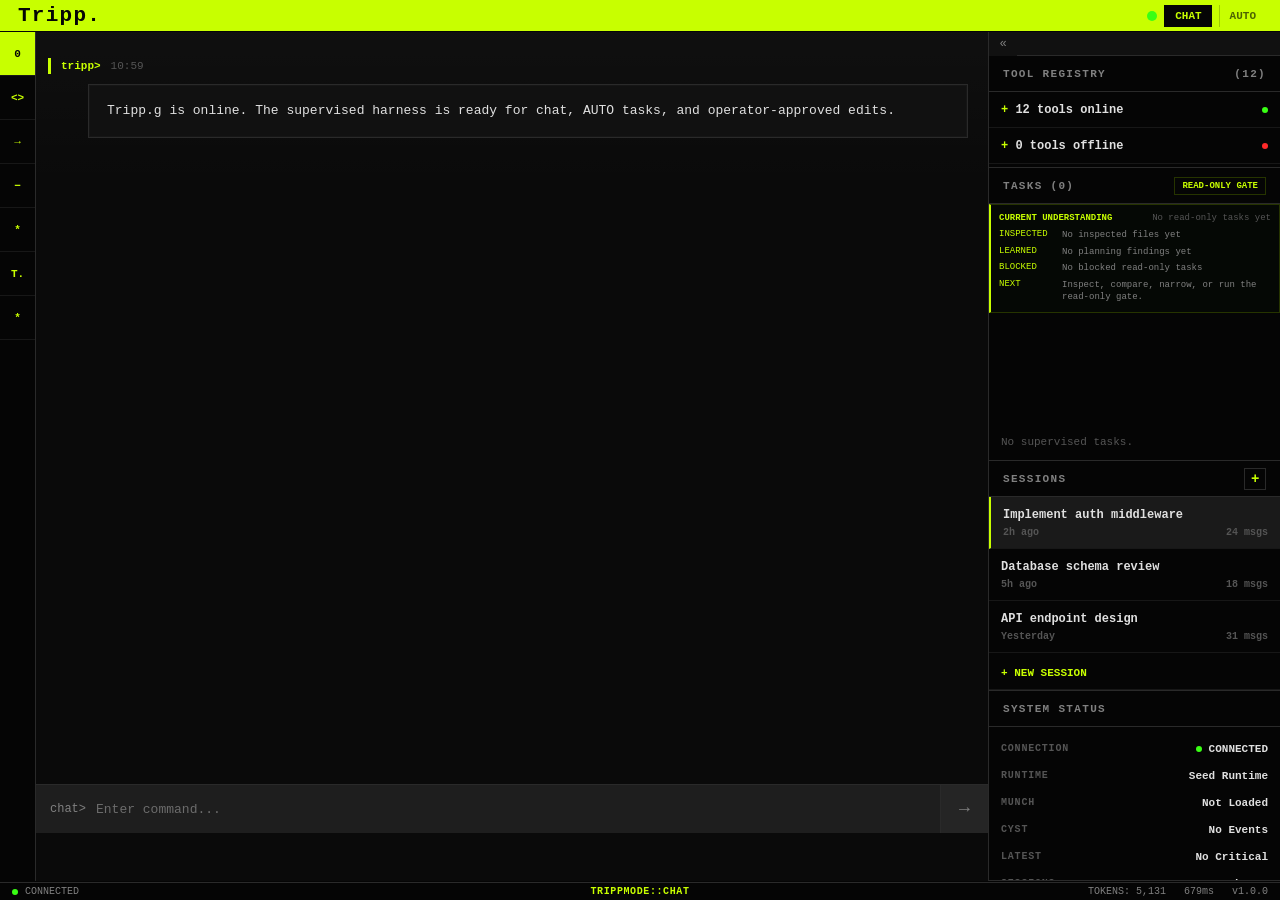
==== index.html @ 2c15b035 "Add read-only planning summary" ====
<!doctype html>
<html lang="en">
  <head>
    <meta charset="utf-8" />
    <meta name="viewport" content="width=device-width, initial-scale=1" />
    <title>Tripp Terminal Shell</title>
    <link rel="stylesheet" href="./styles.css" />
  </head>
  <body>
    <div class="terminal-app">
      <header class="topbar">
        <div class="brand">Tripp.</div>
        <div class="mode-switch" aria-label="Terminal mode">
          <span class="status-light"></span>
          <button class="mode active" type="button" data-mode="CHAT">CHAT</button>
          <button class="mode" type="button" data-mode="AUTO">AUTO</button>
        </div>
      </header>

      <div class="shell">
        <nav class="command-rail" aria-label="Command rail">
          <button class="active" type="button" data-rail="terminal" title="Terminal">0</button>
          <button type="button" data-rail="tools" title="Tool registry">&lt;&gt;</button>
          <button type="button" data-rail="send" title="Send focus">→</button>
          <button type="button" data-rail="sessions" title="Sessions">−</button>
          <button type="button" data-rail="swarm" title="Agent swarm">*</button>
          <button type="button" data-rail="tripp" title="Tripp core">T.</button>
          <button type="button" data-rail="settings" title="Settings">*</button>
        </nav>

        <main class="terminal-main">
          <section class="terminal-feed" aria-label="Conversation">
            <div id="messageRoot"></div>
            <button class="return-chat hidden" type="button" title="Return to current chat">RETURN TO CURRENT CHAT</button>
          </section>

          <div class="review-changes hidden" id="reviewChanges" role="status" aria-live="polite">
            <span id="reviewSummary">No changes</span>
            <button type="button" title="Open review workspace">Review changes</button>
          </div>

          <form class="terminal-input" id="terminalForm">
            <label for="command" id="inputPrompt">chat&gt;</label>
            <input id="command" type="text" placeholder="Enter command..." />
            <div class="input-telemetry" id="inputTelemetry" aria-label="Current model and context">
              <span id="inputModel">model: --</span>
              <button class="compact-context" type="button" title="Compact current chat context">CTX -- / --</button>
            </div>
            <button type="submit" title="Send command">→</button>
          </form>
        </main>

        <aside class="ops-panel">
          <div class="ops-tabs" aria-label="Ops panel views">
            <button class="collapse" type="button">«</button>
            <button class="ops-tab" type="button" data-ops-tab="tools">TOOLS</button>
            <button class="ops-tab active" type="button" data-ops-tab="workspace">WORKSPACE</button>
            <button class="ops-tab" type="button" data-ops-tab="status">STATUS</button>
          </div>

          <section class="panel-section tools">
            <h2>TOOL REGISTRY <span id="toolCount">(0)</span></h2>
            <ul id="toolRoot"></ul>
          </section>

          <section class="panel-section workspace-view">
            <h2>
              <span>WORKSPACE</span>
              <button class="workspace-refresh" type="button" title="Refresh workspace" aria-label="Refresh workspace">↻</button>
            </h2>
            <div class="workspace-shell">
              <div id="workspaceRoot"></div>
              <article id="filePreview" class="file-preview">
                <header>
                  <strong>No file selected</strong>
                  <span>readonly</span>
                </header>
                <pre>Select a workspace file to inspect it here.</pre>
              </article>
            </div>
          </section>

          <section class="panel-section tasks">
            <h2>
              <span>TASKS <span id="taskCount">(0)</span></span>
              <button class="run-trials" type="button" title="Run Read-Only Gate" aria-label="Run Read-Only Gate">READ-ONLY GATE</button>
            </h2>
            <div id="planningSummary" class="planning-summary"></div>
            <div id="taskRoot"></div>
          </section>

          <section class="panel-section sessions">
            <h2>
              <span>SESSIONS</span>
              <button class="new-session-icon" type="button" title="New chat" aria-label="New chat">+</button>
            </h2>
            <div id="sessionRoot"></div>
            <button class="new-session" type="button">+ NEW SESSION</button>
          </section>

          <section class="panel-section system">
            <h2>SYSTEM STATUS</h2>
            <dl id="statusRoot"></dl>
            <form class="settings-form" id="settingsForm">
              <header>
                <strong>COMPACT POLICY</strong>
                <span id="compactPolicyState">manual</span>
              </header>
              <label>
                <span>AUTO AT</span>
                <input id="autoCompactAt" type="number" min="8000" max="256000" step="1000" />
              </label>
              <label>
                <span>LIMIT</span>
                <input id="contextLimit" type="number" min="16000" max="512000" step="1000" />
              </label>
              <button type="submit">SAVE POLICY</button>
            </form>
            <div id="cystRoot" class="cyst-activity"></div>
          </section>
        </aside>
      </div>

      <footer class="statusbar">
        <span><i></i> <span id="footerConnection">CONNECTED</span></span>
        <strong id="footerMode">TRIPPMODE::CHAT</strong>
        <span id="footerMetrics">TOKENS: 5,131&nbsp;&nbsp; 679ms&nbsp;&nbsp; v1.0.0</span>
      </footer>
    </div>
    <script src="./script.js"></script>
  </body>
</html>
---- styles.css ----
:root {
  color-scheme: dark;
  --lime: #c8ff00;
  --green: #39ff14;
  --black: #050505;
  --base: #0a0a0a;
  --panel: #111111;
  --panel-hover: #1a1a1a;
  --surface: #1e1e1e;
  --line: #2a2a2a;
  --line-soft: #171717;
  --text: #e0e0e0;
  --muted: #808080;
  --dim: #555555;
  font-family: "JetBrains Mono", Consolas, "Courier New", monospace;
}

* {
  box-sizing: border-box;
  scrollbar-width: thin;
  scrollbar-color: #3a3a3a transparent;
}

*::-webkit-scrollbar {
  width: 9px;
  height: 9px;
}

*::-webkit-scrollbar-track {
  background: transparent;
}

*::-webkit-scrollbar-thumb {
  min-height: 40px;
  background: #3a3a3a;
  border: 2px solid var(--base);
}

*::-webkit-scrollbar-thumb:hover {
  background: #4a4a4a;
}

*::-webkit-scrollbar-corner {
  background: transparent;
}

html,
body {
  width: 100%;
  height: 100%;
  margin: 0;
  overflow: hidden;
  background: var(--base);
  color: var(--text);
}

button,
input {
  font: inherit;
}

button {
  border: 0;
  color: inherit;
}

.terminal-app {
  width: 100vw;
  height: 100vh;
  display: grid;
  grid-template-rows: 32px 1fr 18px;
  background:
    repeating-linear-gradient(0deg, rgba(255, 255, 255, 0.018) 0 1px, transparent 1px 3px),
    var(--base);
}

.topbar {
  display: flex;
  align-items: center;
  justify-content: space-between;
  background: var(--lime);
  color: var(--black);
  border-bottom: 1px solid var(--black);
}

.brand {
  padding-left: 18px;
  font-size: 21px;
  font-weight: 800;
  letter-spacing: 0.06em;
}

.mode-switch {
  display: flex;
  align-items: center;
  gap: 7px;
  padding-right: 14px;
}

.status-light {
  width: 10px;
  height: 10px;
  background: var(--green);
  border-radius: 50%;
}

.mode {
  height: 22px;
  padding: 0 10px;
  background: transparent;
  color: #4d6400;
  border-left: 1px solid rgba(0, 0, 0, 0.2);
  font-size: 11px;
  font-weight: 800;
}

.mode.active {
  background: var(--black);
  color: var(--lime);
}

.shell {
  min-height: 0;
  display: grid;
  grid-template-columns: 36px minmax(0, 1fr) 292px;
  border-bottom: 1px solid var(--black);
}

.terminal-app.ops-expanded .shell {
  grid-template-columns: 36px minmax(320px, 2fr) minmax(560px, 3fr);
}

.command-rail {
  min-height: 0;
  display: grid;
  grid-template-rows: repeat(7, 44px) 1fr;
  background: var(--black);
  border-right: 1px solid var(--line);
}

.command-rail button {
  height: 44px;
  background: transparent;
  color: var(--lime);
  border-bottom: 1px solid var(--line-soft);
  font-size: 11px;
  font-weight: 800;
}

.command-rail button:hover {
  background: #141414;
  box-shadow: inset 2px 0 0 var(--lime);
}

.command-rail button.active {
  background: var(--lime);
  color: var(--black);
}

.terminal-main {
  min-width: 0;
  min-height: 0;
  display: grid;
  grid-template-rows: minmax(0, 1fr) auto 48px;
  background:
    linear-gradient(180deg, rgba(255, 255, 255, 0.025), transparent 18%),
    var(--base);
}

.terminal-feed {
  position: relative;
  min-height: 0;
  overflow: auto;
  padding: 24px 18px 18px 12px;
}

.return-chat {
  position: sticky;
  left: 50%;
  bottom: 14px;
  transform: translateX(-50%);
  z-index: 5;
  display: block;
  width: max-content;
  margin: 0 auto;
  padding: 8px 12px;
  background: var(--lime);
  color: var(--black);
  border: 1px solid var(--black);
  box-shadow: 0 0 0 1px var(--line), 0 0 18px rgba(200, 255, 0, 0.18);
  font-size: 10px;
  font-weight: 900;
  letter-spacing: 0.06em;
}

.return-chat.hidden {
  display: none;
}

.review-changes {
  justify-self: center;
  display: flex;
  align-items: center;
  gap: 18px;
  max-width: min(720px, calc(100% - 44px));
  margin: 0 0 8px;
  padding: 9px 12px;
  background: #1d1d1d;
  color: var(--text);
  border: 1px solid var(--line);
  border-radius: 8px 8px 0 0;
  box-shadow: 0 -10px 28px rgba(0, 0, 0, 0.34);
  font-size: 12px;
  font-weight: 800;
}

.terminal-app.ops-expanded .review-changes,
.review-changes.hidden {
  display: none;
}

.review-changes span {
  color: var(--text);
}

.review-changes span strong {
  color: #34ff6a;
}

.review-changes span em {
  color: #ff6a6a;
  font-style: normal;
}

.review-changes button {
  padding: 0;
  background: transparent;
  color: var(--text);
  border-bottom: 1px solid var(--lime);
  font-size: 12px;
  font-weight: 900;
}

.review-changes button:hover {
  color: var(--lime);
}

.terminal-message {
  max-width: 920px;
  margin-bottom: 18px;
}

.empty-state {
  height: calc(100vh - 98px);
  display: flex;
  flex-direction: column;
  align-items: center;
  justify-content: center;
  color: var(--muted);
  text-align: center;
}

.empty-state div {
  margin-bottom: 14px;
  color: var(--line);
  font-size: 48px;
  font-weight: 800;
}

.empty-state strong {
  color: var(--lime);
  font-size: 18px;
}

.empty-state span,
.empty-state small {
  margin-top: 10px;
  color: var(--muted);
  font-size: 11px;
}

.empty-state i {
  width: 120px;
  height: 1px;
  margin: 18px 0 2px;
  display: block;
  background: var(--line);
}

.prompt-line {
  display: flex;
  align-items: center;
  gap: 10px;
  height: 20px;
  margin-bottom: 8px;
  color: var(--muted);
  font-size: 11px;
}

.rail-cursor {
  width: 3px;
  height: 16px;
  background: var(--lime);
}

.prompt-line strong {
  color: var(--lime);
  font-size: 11px;
}

.prompt-line time {
  color: var(--dim);
}

.terminal-message p {
  margin: 0 0 0 40px;
  width: min(920px, calc(100% - 40px));
  padding: 16px 18px;
  background: var(--panel);
  border: 1px solid var(--line);
  color: var(--text);
  font-size: 13px;
  line-height: 1.5;
  box-shadow: inset 0 0 0 1px rgba(255, 255, 255, 0.02);
}

.prompt-block {
  margin: 0 0 0 40px;
  width: min(920px, calc(100% - 40px));
  background: rgba(32, 32, 32, 0.78);
  border: 1px solid var(--line);
  border-left: 3px solid #9a9a9a;
  box-shadow: inset 0 0 0 1px rgba(255, 255, 255, 0.02);
}

.terminal-message p + .prompt-block,
.prompt-block + p {
  margin-top: 10px;
}

.prompt-block header {
  min-height: 32px;
  display: flex;
  align-items: center;
  justify-content: space-between;
  gap: 12px;
  padding: 0 10px 0 12px;
  background: var(--black);
  border-bottom: 1px solid var(--line);
}

.prompt-block header strong {
  display: inline-flex;
  align-items: center;
  gap: 7px;
  color: var(--lime);
  font-size: 10px;
  letter-spacing: 0.08em;
  text-transform: uppercase;
}

.prompt-block header strong span {
  padding: 2px 5px;
  background: #2a2a2a;
  border: 1px solid #555555;
  color: #d0d0d0;
}

.prompt-block header small {
  margin-left: auto;
  color: var(--muted);
  font-size: 9px;
  font-weight: 800;
  text-transform: uppercase;
}

.prompt-block button {
  height: 20px;
  padding: 0 8px;
  background: transparent;
  color: var(--lime);
  border: 1px solid #364700;
  font-size: 9px;
  font-weight: 900;
}

.prompt-block button:hover {
  background: var(--lime);
  color: var(--black);
}

.prompt-block dl {
  margin: 0;
  padding: 8px 12px;
  display: grid;
  grid-template-columns: repeat(2, minmax(0, 1fr));
  gap: 5px 12px;
  border-bottom: 1px solid var(--line-soft);
}

.prompt-block dl div {
  min-width: 0;
}

.prompt-block dt {
  color: var(--dim);
  font-size: 8px;
  font-weight: 900;
}

.prompt-block dd {
  margin: 2px 0 0;
  overflow-wrap: anywhere;
  color: var(--muted);
  font-size: 9px;
}

.prompt-block-warning {
  margin: 0;
  padding: 8px 12px;
  border-bottom: 1px solid #3d3000;
  color: var(--lime);
  background: #111000;
  font-size: 10px;
}

.prompt-block pre {
  margin: 0;
  max-height: 360px;
  overflow: auto;
  padding: 14px 16px;
  color: var(--text);
  font-size: 12px;
  line-height: 1.55;
  white-space: pre-wrap;
  word-break: break-word;
}

.terminal-message.user p {
  margin-left: auto;
  border-color: #3a3a3a;
  background: #161616;
}

.terminal-message.system p {
  color: var(--lime);
  border-color: #303d00;
  background: #0c0f00;
}

.tool-card {
  margin-left: 40px;
  width: min(520px, calc(100% - 40px));
  display: flex;
  align-items: center;
  justify-content: space-between;
  gap: 16px;
  padding: 12px 14px;
  background: #080808;
  border: 1px solid var(--line);
  border-left: 3px solid var(--lime);
  color: var(--muted);
  font-size: 12px;
}

.tool-card span {
  color: var(--lime);
  font-weight: 800;
}

.tool-card strong {
  color: var(--text);
  font-weight: 700;
}

.terminal-input {
  min-width: 0;
  display: grid;
  grid-template-columns: auto minmax(0, 1fr) 48px;
  align-items: center;
  background: var(--surface);
  border-top: 1px solid var(--line);
}

.terminal-app.ops-expanded .terminal-input {
  grid-template-columns: auto minmax(0, 1fr) minmax(210px, auto) 48px;
}

.terminal-input:focus-within {
  border-top-color: var(--lime);
  box-shadow: inset 0 1px 0 var(--lime);
}

.terminal-input.busy {
  border-top-color: #3a3a3a;
  opacity: 0.82;
}

.terminal-input label {
  padding-left: 14px;
  padding-right: 8px;
  color: var(--muted);
  font-size: 12px;
}

.terminal-input input {
  width: 100%;
  height: 48px;
  border: 0;
  outline: 0;
  background: transparent;
  color: var(--text);
  caret-color: var(--lime);
  font-size: 13px;
}

.terminal-input input::placeholder {
  color: #6c6c6c;
}

.input-telemetry {
  display: none;
  align-items: center;
  justify-content: flex-end;
  gap: 10px;
  min-width: 0;
  padding: 0 10px;
  color: var(--muted);
  border-left: 1px solid var(--line);
  font-size: 10px;
  font-weight: 800;
  letter-spacing: 0.04em;
  white-space: nowrap;
}

.terminal-app.ops-expanded .input-telemetry {
  display: flex;
}

.input-telemetry span {
  max-width: 145px;
  overflow: hidden;
  color: var(--text);
  text-overflow: ellipsis;
}

.input-telemetry .compact-context {
  width: auto;
  height: 28px;
  padding: 0 9px;
  background: var(--black);
  color: var(--lime);
  border: 1px solid var(--line);
  font-size: 10px;
  letter-spacing: 0.04em;
}

.input-telemetry .compact-context:hover {
  background: var(--lime);
  color: var(--black);
  border-color: var(--black);
}

.input-telemetry .compact-context.warn {
  background: rgba(200, 255, 0, 0.12);
  color: var(--lime);
  border-color: var(--lime);
  box-shadow: 0 0 12px rgba(200, 255, 0, 0.16);
}

.terminal-input > button[type="submit"] {
  width: 48px;
  height: 48px;
  background: #252525;
  color: var(--muted);
  border-left: 1px solid var(--line);
  font-size: 18px;
  font-weight: 800;
}

.terminal-input > button[type="submit"]:hover {
  background: var(--lime);
  color: var(--black);
}

.terminal-input.busy > button[type="submit"] {
  background: #1a1a1a;
  color: var(--dim);
  cursor: wait;
}

.settings-form {
  display: grid;
  gap: 10px;
  padding: 14px;
  border-top: 1px solid var(--line);
  border-bottom: 1px solid var(--line);
}

.settings-form header {
  display: flex;
  justify-content: space-between;
  gap: 12px;
  color: var(--muted);
  font-size: 10px;
  font-weight: 900;
  letter-spacing: 0.16em;
}

.settings-form header strong {
  color: var(--text);
}

.settings-form label {
  display: grid;
  grid-template-columns: 72px minmax(0, 1fr);
  align-items: center;
  gap: 10px;
  color: var(--muted);
  font-size: 10px;
  font-weight: 900;
  letter-spacing: 0.12em;
}

.settings-form input {
  width: 100%;
  min-width: 0;
  height: 28px;
  padding: 0 8px;
  background: var(--black);
  color: var(--text);
  border: 1px solid var(--line);
  outline: 0;
}

.settings-form input:focus {
  border-color: var(--lime);
}

.settings-form button {
  height: 30px;
  background: var(--black);
  color: var(--lime);
  border: 1px solid var(--line);
  font-size: 10px;
  font-weight: 900;
  letter-spacing: 0.1em;
}

.settings-form button:hover {
  background: var(--lime);
  color: var(--black);
}

.ops-panel {
  min-height: 0;
  display: grid;
  grid-template-rows: 24px 112px minmax(230px, 1fr) 230px 190px;
  background: var(--black);
  border-left: 1px solid var(--line);
}

.terminal-app[data-panel-focus="tools"] .ops-panel {
  grid-template-rows: 24px minmax(180px, 260px) minmax(110px, 0.65fr) 210px 190px;
}

.terminal-app[data-panel-focus="tasks"] .ops-panel {
  grid-template-rows: 24px 112px minmax(260px, 1fr) 230px 190px;
}

.terminal-app.ops-expanded .ops-panel {
  grid-template-rows: 28px minmax(0, 1fr) 220px 170px;
}

.terminal-app.ops-expanded[data-panel-focus="tools"] .ops-panel {
  grid-template-rows: 28px minmax(0, 1fr) 220px 170px;
}

.terminal-app.ops-expanded[data-panel-focus="tasks"] .ops-panel {
  grid-template-rows: 28px minmax(0, 1fr) 220px 170px;
}

.terminal-app.ops-expanded .tools,
.terminal-app.ops-expanded .workspace-view,
.terminal-app.ops-expanded .system {
  display: none;
  grid-row: 2;
}

.terminal-app.ops-expanded[data-ops-tab="tools"] .tools,
.terminal-app.ops-expanded[data-ops-tab="workspace"] .workspace-view,
.terminal-app.ops-expanded[data-ops-tab="status"] .system {
  display: grid;
}

.terminal-app.ops-expanded .tools {
  grid-template-rows: 36px minmax(0, 1fr);
}

.terminal-app.ops-expanded .tasks {
  grid-row: 3;
}

.terminal-app.ops-expanded .sessions {
  grid-row: 4;
}

.terminal-app.ops-expanded .system {
  grid-template-rows: 36px minmax(0, 1fr);
}

.ops-tabs {
  min-width: 0;
  display: grid;
  grid-template-columns: 28px repeat(3, minmax(0, 1fr));
  background: var(--panel);
  border-bottom: 1px solid var(--line);
}

.collapse,
.ops-tab {
  height: 24px;
  background: var(--panel);
  color: var(--muted);
  font-size: 12px;
}

.terminal-app.ops-expanded .collapse,
.terminal-app.ops-expanded .ops-tab {
  height: 28px;
}

.ops-tab {
  display: none;
  border-left: 1px solid var(--line-soft);
  font-size: 10px;
  font-weight: 800;
  letter-spacing: 0.12em;
}

.terminal-app.ops-expanded .ops-tab {
  display: block;
}

.ops-tab.active {
  color: var(--lime);
  box-shadow: inset 0 -2px 0 var(--lime);
}

.ops-tab:hover,
.collapse:hover {
  color: var(--lime);
  background: #151515;
}

.panel-section {
  min-height: 0;
  border-bottom: 1px solid var(--line);
  overflow: hidden;
}

.panel-section h2 {
  margin: 0;
  height: 36px;
  display: flex;
  align-items: center;
  justify-content: space-between;
  padding: 0 14px;
  border-bottom: 1px solid var(--line);
  color: var(--muted);
  font-size: 11px;
  font-weight: 800;
  letter-spacing: 0.12em;
}

.panel-section h2 span {
  margin-left: 0;
}

.panel-section h2 > span + span {
  margin-left: 6px;
  margin-right: auto;
}

.new-session-icon {
  width: 22px;
  height: 22px;
  display: grid;
  place-items: center;
  background: transparent;
  border: 1px solid var(--line);
  color: var(--lime);
  font-size: 14px;
  font-weight: 800;
  line-height: 1;
}

.new-session-icon:hover {
  background: var(--lime);
  border-color: var(--lime);
  color: var(--black);
}

.tools ul {
  height: calc(100% - 36px);
  margin: 0;
  padding: 0;
  list-style: none;
  overflow: auto;
}

.workspace-view {
  display: none;
  grid-template-rows: 36px minmax(0, 1fr);
}

.workspace-refresh {
  width: 22px;
  height: 22px;
  display: grid;
  place-items: center;
  background: transparent;
  border: 1px solid var(--line);
  color: var(--lime);
  font-size: 12px;
  font-weight: 800;
}

.workspace-refresh:hover {
  background: var(--lime);
  border-color: var(--lime);
  color: var(--black);
}

.workspace-shell {
  min-height: 0;
  display: grid;
  grid-template-columns: minmax(210px, 0.42fr) minmax(280px, 0.58fr);
}

#workspaceRoot,
.file-preview {
  min-width: 0;
  min-height: 0;
  overflow: auto;
}

#workspaceRoot {
  padding: 8px 0 12px;
  border-right: 1px solid var(--line);
}

.workspace-empty {
  padding: 14px;
  color: var(--dim);
  font-size: 11px;
}

.workspace-tree,
.workspace-tree ol {
  margin: 0;
  padding: 0;
  list-style: none;
}

.workspace-tree ol {
  margin-left: 12px;
}

.workspace-tree li {
  min-width: 0;
}

.workspace-dir > span,
.workspace-tree button {
  width: 100%;
  min-height: 26px;
  display: flex;
  align-items: center;
  justify-content: space-between;
  gap: 8px;
  padding: 0 10px;
  background: transparent;
  color: var(--text);
  border: 0;
  border-left: 2px solid transparent;
  text-align: left;
  font-size: 11px;
  font-weight: 700;
}

.workspace-dir > span {
  color: var(--lime);
  opacity: 0.86;
}

.workspace-tree button:hover,
.workspace-tree button.active {
  background: var(--panel-hover);
  border-left-color: var(--lime);
}

.workspace-tree button span {
  min-width: 0;
  overflow: hidden;
  white-space: nowrap;
  text-overflow: ellipsis;
}

.workspace-tree small {
  color: var(--dim);
  font-size: 9px;
  font-weight: 800;
}

.file-preview {
  display: grid;
  grid-template-rows: 34px minmax(0, 1fr);
  background: #070707;
}

.file-preview header {
  min-width: 0;
  display: flex;
  align-items: center;
  justify-content: space-between;
  gap: 12px;
  padding: 0 12px;
  border-bottom: 1px solid var(--line-soft);
}

.file-preview strong {
  min-width: 0;
  overflow: hidden;
  color: var(--text);
  font-size: 11px;
  white-space: nowrap;
  text-overflow: ellipsis;
}

.file-preview span {
  flex: 0 0 auto;
  color: var(--lime);
  font-size: 9px;
  font-weight: 800;
  text-transform: uppercase;
}

.file-preview pre {
  min-height: 0;
  margin: 0;
  overflow: auto;
  padding: 12px;
  color: var(--text);
  font-size: 11px;
  line-height: 1.5;
  white-space: pre-wrap;
  overflow-wrap: anywhere;
}

.tools li {
  border-bottom: 1px solid var(--line-soft);
  color: var(--text);
  font-size: 12px;
  font-weight: 700;
}

.tools li button {
  width: 100%;
  height: 35px;
  display: flex;
  align-items: center;
  justify-content: space-between;
  padding: 0 12px;
  background: transparent;
  text-align: left;
}

.tools li button:hover {
  background: var(--panel-hover);
}

.tools li span::first-letter {
  color: var(--lime);
}

.tools li p {
  display: none;
  margin: 0;
  padding: 0 12px 12px 24px;
  color: var(--muted);
  font-size: 11px;
  line-height: 1.4;
}

.tools li.expanded p {
  display: block;
}

.tools li.tool-group p {
  padding: 0 12px 10px;
  color: var(--dim);
  overflow-wrap: anywhere;
}

.tools i.offline {
  background: #ff2a2a;
}

.tasks {
  display: grid;
  grid-template-rows: 36px minmax(0, 1fr);
}

.tasks h2 {
  display: flex;
  align-items: center;
  justify-content: space-between;
  gap: 8px;
}

.run-trials {
  height: 18px;
  padding: 0 7px;
  background: #050505;
  border: 1px solid #263400;
  color: var(--lime);
  font-size: 9px;
  font-weight: 900;
  letter-spacing: 0;
}

.run-trials:hover {
  background: var(--lime);
  border-color: var(--lime);
  color: var(--black);
}

#taskRoot {
  min-height: 0;
  overflow: auto;
}

.planning-summary {
  margin-bottom: 8px;
}

.read-only-summary {
  padding: 8px;
  border: 1px solid #263400;
  border-left: 2px solid var(--lime);
  background: #050805;
}

.read-only-summary header {
  display: flex;
  justify-content: space-between;
  gap: 8px;
  margin-bottom: 6px;
}

.read-only-summary strong,
.read-only-summary dt {
  color: var(--lime);
  font-size: 9px;
  text-transform: uppercase;
}

.read-only-summary header span {
  color: var(--dim);
  font-size: 9px;
}

.read-only-summary dl {
  display: grid;
  gap: 4px;
  margin: 0;
}

.read-only-summary div {
  display: grid;
  grid-template-columns: 56px minmax(0, 1fr);
  gap: 7px;
}

.read-only-summary dd {
  min-width: 0;
  margin: 0;
  color: var(--muted);
  font-size: 9px;
  line-height: 1.4;
  overflow-wrap: anywhere;
}

.empty-tasks {
  padding: 12px;
  color: var(--dim);
  font-size: 11px;
}

.task {
  padding: 10px 12px;
  border-bottom: 1px solid var(--line-soft);
  background: transparent;
}

.task.pending {
  border-left: 2px solid var(--lime);
}

.task.inspection_ready {
  border-left: 2px solid #9bd300;
}

.task.inspected {
  border-left: 2px solid var(--green);
}

.task.completed {
  border-left: 2px solid var(--green);
}

.task.retrieval_ready {
  border-left: 2px solid var(--lime);
  background: #080c00;
}

.task.gated {
  border-left: 2px solid #888888;
  opacity: 0.84;
}

.task.patch_ready {
  border-left: 2px solid var(--green);
}

.task.apply_blocked {
  border-left: 2px solid #888888;
}

.task.applied {
  border-left: 2px solid var(--green);
  background: #061006;
}

.task.dismissed {
  border-left: 2px solid var(--dim);
  opacity: 0.72;
}

.task header {
  display: flex;
  gap: 10px;
  justify-content: space-between;
  cursor: pointer;
}

.task strong {
  min-width: 0;
  overflow: hidden;
  color: var(--text);
  font-size: 11px;
  white-space: nowrap;
  text-overflow: ellipsis;
}

.task header span {
  color: var(--lime);
  font-size: 9px;
  font-weight: 800;
  text-transform: uppercase;
}

.task p,
.task small {
  display: block;
  margin: 5px 0 0;
  color: var(--muted);
  font-size: 10px;
}

.task div {
  display: grid;
  grid-template-columns: 1fr 1fr;
  gap: 6px;
  margin-top: 8px;
}

.task-detail {
  margin-top: 8px;
  padding-top: 8px;
  border-top: 1px solid var(--line-soft);
}

.task-detail dl {
  margin: 0;
}

.task-detail div {
  display: grid;
  grid-template-columns: 48px minmax(0, 1fr);
  gap: 8px;
  margin: 0 0 5px;
}

.task-detail dt {
  color: var(--dim);
  font-size: 9px;
  font-weight: 800;
}

.task-detail dd {
  min-width: 0;
  margin: 0;
  overflow-wrap: anywhere;
  color: var(--muted);
  font-size: 10px;
}

.task-detail pre {
  max-height: 150px;
  margin: 8px 0 0;
  overflow: auto;
  padding: 8px;
  background: #050505;
  border: 1px solid var(--line);
  color: var(--text);
  font-size: 10px;
  line-height: 1.5;
  white-space: pre-wrap;
}

.task-trace {
  margin: 8px 0 0;
  padding: 0;
  list-style: none;
  border: 1px solid var(--line-soft);
}

.retrieval-detail {
  margin-top: 8px;
  padding: 8px;
  border: 1px solid #263400;
  background: #070a00;
}

.authority-strip {
  display: flex;
  align-items: center;
  justify-content: space-between;
  gap: 8px;
  margin: 7px 0;
  padding: 5px 7px;
  border: 1px solid var(--line);
  background: #050505;
  color: var(--muted);
  font-size: 9px;
  font-weight: 800;
  letter-spacing: 0;
  text-transform: uppercase;
}

.authority-strip.mock,
.authority-strip.passive {
  border-color: #343400;
  background: #0b0b02;
  color: var(--lime);
}

.authority-strip.authoritative {
  border-color: #1f5f1f;
  background: #061006;
}

.authority-strip b {
  color: var(--text);
  font-weight: 800;
}

.mock-note {
  color: #c9d870;
}

.trial-detail {
  margin-top: 8px;
  padding: 8px;
  border: 1px solid #263400;
  background: #050700;
}

.task-conclusion {
  display: grid;
  gap: 6px;
  margin-bottom: 8px;
  padding: 8px;
  border: 1px solid #263400;
  border-left: 2px solid var(--lime);
  background: #050805;
}

.task-conclusion.blocked {
  border-color: #5f1f1f;
  border-left-color: #ff3333;
  background: #0a0505;
}

.task-conclusion.planning {
  border-color: #45451a;
  border-left-color: #d8d86a;
  background: #0a0a03;
}

.task-conclusion header {
  display: flex;
  align-items: center;
  justify-content: space-between;
  gap: 8px;
}

.task-conclusion strong {
  color: var(--lime);
  font-size: 10px;
  text-transform: uppercase;
}

.task-conclusion header span {
  color: var(--lime);
  font-size: 9px;
  font-weight: 900;
  text-transform: uppercase;
}

.task-conclusion.blocked header span {
  color: #ff9999;
}

.task-conclusion.planning header span {
  color: #d8d86a;
}

.task-conclusion ul {
  display: grid;
  gap: 3px;
  margin: 0;
  padding-left: 14px;
}

.task-conclusion li,
.task-conclusion p {
  margin: 0;
  color: var(--muted);
  font-size: 9px;
  line-height: 1.4;
}

.task-conclusion p b {
  color: var(--text);
  text-transform: uppercase;
}

.adapter-detail {
  margin-top: 8px;
  padding: 8px;
  border: 1px solid #1d2d2d;
  background: #050909;
}

.adapter-detail.ok {
  border-left: 2px solid var(--lime);
}

.adapter-detail.blocked,
.adapter-detail.denied {
  border-left: 2px solid #ff3333;
}

.evidence-gate {
  margin-top: 8px;
  padding: 8px;
  border: 1px solid var(--line);
  background: #080808;
}

.trace-map-detail {
  margin-top: 8px;
  padding: 8px;
  border: 1px solid #1d2d2d;
  background: #050909;
}

.evidence-gate.ready {
  border-color: #1f5f1f;
  background: #061006;
}

.evidence-gate.blocked {
  border-color: #343400;
  background: #0b0b02;
}

.evidence-gate header,
.trial-detail header,
.adapter-detail header {
  display: flex;
  align-items: center;
  justify-content: space-between;
  gap: 8px;
  margin-bottom: 6px;
}

.trace-map-detail header {
  display: flex;
  align-items: center;
  justify-content: space-between;
  gap: 8px;
  margin-bottom: 6px;
}

.evidence-gate header strong,
.trace-map-detail header strong,
.trial-detail header strong,
.adapter-detail header strong,
.retrieval-detail strong {
  display: block;
  color: var(--lime);
  font-size: 10px;
  text-transform: uppercase;
}

.evidence-gate header span,
.trial-detail header span,
.adapter-detail header span {
  color: var(--lime);
  font-size: 9px;
  font-weight: 800;
  text-transform: uppercase;
}

.trace-map-detail header span {
  color: var(--lime);
  font-size: 9px;
  font-weight: 800;
  text-transform: uppercase;
}

.trace-map-detail dl {
  margin: 6px 0 0;
}

.adapter-detail dl {
  margin: 6px 0 0;
}

.trace-map-detail div {
  grid-template-columns: 38px minmax(0, 1fr);
}

.adapter-detail div {
  grid-template-columns: 42px minmax(0, 1fr);
}

.trace-map-detail dt {
  color: var(--dim);
}

.adapter-detail dt {
  color: var(--dim);
}

.trace-map-detail dd {
  color: var(--muted);
}

.adapter-detail dd {
  color: var(--muted);
}

.adapter-detail p {
  margin: 6px 0 0;
  color: var(--muted);
  font-size: 10px;
  line-height: 1.45;
}

.gate-grid {
  display: grid !important;
  grid-template-columns: 1fr;
  gap: 6px;
  margin-top: 8px !important;
}

.trial-list {
  display: grid !important;
  grid-template-columns: 1fr;
  gap: 6px;
  margin: 0 !important;
}

.go-no-go {
  display: grid;
  gap: 3px;
  margin: 0 0 7px;
  padding: 7px;
  background: #050805;
  border: 1px solid #1f5f1f;
  border-left: 2px solid var(--lime);
}

.go-no-go.no_go {
  background: #0a0505;
  border-color: #5f1f1f;
  border-left-color: #ff3333;
}

.go-no-go b {
  color: var(--lime);
  font-size: 10px;
}

.go-no-go.no_go b {
  color: #ff7777;
}

.go-no-go span,
.go-no-go small {
  color: var(--muted);
  font-size: 9px;
  line-height: 1.35;
}

.go-no-go small + small {
  color: var(--dim);
}

.gate-blockers {
  display: grid;
  gap: 3px;
  margin-top: 4px;
}

.gate-blockers strong {
  color: #ff9999;
  font-size: 9px;
  text-transform: uppercase;
}

.gate-blockers span {
  color: var(--muted);
  font-size: 9px;
  line-height: 1.35;
}

.trial-list article {
  padding: 7px;
  background: #080808;
  border: 1px solid var(--line-soft);
}

.trial-list article.pass {
  border-left: 2px solid var(--lime);
}

.trial-list article.fail {
  border-left: 2px solid #ff3333;
}

.trial-list b {
  display: block;
  color: var(--text);
  font-size: 10px;
}

.trial-list small,
.trial-list p {
  margin: 4px 0 0;
  color: var(--muted);
  font-size: 9px;
  line-height: 1.45;
}

.trial-list dl {
  margin: 6px 0 0;
}

.gate-column {
  display: grid;
  grid-template-columns: 44px minmax(0, 1fr);
  gap: 4px 7px;
  margin: 0;
  padding: 7px;
  background: #070707;
  border: 1px solid var(--line-soft);
}

.gate-column strong {
  grid-row: 1 / span 20;
  color: var(--lime);
  font-size: 9px;
  font-weight: 900;
}

.gate-column span {
  min-width: 0;
  width: max-content;
  max-width: 100%;
  padding: 2px 5px;
  overflow-wrap: anywhere;
  background: #111111;
  border: 1px solid var(--line);
  color: var(--muted);
  font-size: 9px;
  line-height: 1.35;
}

.gate-column.ok span {
  border-color: #1f5f1f;
  color: #b7ff9f;
}

.gate-column.miss span {
  border-color: #3d3000;
  color: var(--lime);
}

.gate-column.next span {
  color: var(--text);
}

.trace-map-badges {
  display: flex !important;
  grid-template-columns: none !important;
  flex-wrap: wrap;
  gap: 6px;
  margin: 0 0 8px !important;
}

.trace-map-badges b {
  min-width: 0;
  padding: 3px 6px;
  background: #0d0d0d;
  border: 1px solid #243000;
  color: var(--lime);
  font-size: 9px;
  font-weight: 900;
  text-transform: uppercase;
}

.trace-owner-list,
.trace-list {
  display: block !important;
  margin: 8px 0 0 !important;
  padding-top: 7px;
  border-top: 1px solid var(--line-soft);
}

.trace-owner-list > strong,
.trace-list > strong {
  display: block;
  margin-bottom: 6px;
  color: var(--lime);
  font-size: 9px;
  letter-spacing: 0.06em;
  text-transform: uppercase;
}

.trace-owner-list article {
  display: grid;
  grid-template-columns: minmax(0, 1fr) auto;
  gap: 3px 8px;
  margin: 0 0 7px;
  padding: 7px;
  background: #070707;
  border: 1px solid var(--line-soft);
}

.trace-owner-list article span {
  min-width: 0;
  overflow-wrap: anywhere;
  color: var(--text);
  font-size: 10px;
  font-weight: 800;
}

.trace-owner-list article small {
  margin: 0;
  color: var(--lime);
  font-size: 9px;
  font-weight: 900;
  text-transform: uppercase;
}

.trace-owner-list article em,
.trace-owner-list article i {
  grid-column: 1 / -1;
  color: var(--muted);
  font-size: 9px;
  font-style: normal;
  line-height: 1.4;
}

.trace-owner-list article i {
  color: var(--dim);
}

.trace-list p {
  margin: 0;
  color: var(--muted);
  font-size: 10px;
  line-height: 1.45;
  overflow-wrap: anywhere;
}

.retrieval-detail p,
.retrieval-detail small,
.evidence-gate p {
  margin: 5px 0 0;
}

.task-trace li {
  display: grid;
  grid-template-columns: minmax(0, 1fr) auto;
  gap: 4px 8px;
  padding: 7px 8px;
  border-bottom: 1px solid var(--line-soft);
}

.task-trace li:last-child {
  border-bottom: 0;
}

.task-trace strong {
  color: var(--lime);
  font-size: 10px;
}

.task-trace span {
  color: var(--muted);
  font-size: 9px;
  font-weight: 800;
  text-transform: uppercase;
}

.task-trace small {
  grid-column: 1 / -1;
  margin: 0;
}

.task button {
  height: 24px;
  background: #111111;
  border: 1px solid var(--line);
  color: var(--text);
  font-size: 10px;
  font-weight: 800;
}

.task button:hover {
  background: var(--lime);
  border-color: var(--lime);
  color: var(--black);
}

.tools i,
.system dd i,
.statusbar i {
  width: 6px;
  height: 6px;
  display: inline-block;
  background: var(--green);
  border-radius: 50%;
}

.sessions {
  display: grid;
  grid-template-rows: 36px minmax(0, 1fr) auto;
  overflow: hidden;
}

#sessionRoot {
  min-height: 0;
  overflow: auto;
}

.session,
.new-session {
  width: 100%;
  min-height: 52px;
  display: block;
  padding: 9px 12px;
  background: transparent;
  border-bottom: 1px solid var(--line-soft);
  text-align: left;
}

.session:hover {
  background: var(--panel-hover);
}

.session.active {
  background: var(--panel-hover);
  border-left: 2px solid var(--lime);
}

.session strong {
  display: block;
  overflow: hidden;
  color: var(--text);
  font-size: 12px;
  white-space: nowrap;
  text-overflow: ellipsis;
}

.session span {
  display: flex;
  justify-content: space-between;
  margin-top: 5px;
  color: var(--dim);
  font-size: 10px;
  font-style: normal;
}

.session em,
.session b {
  font-style: normal;
  font-weight: 600;
}

.new-session {
  min-height: 34px;
  color: var(--lime);
  font-size: 11px;
  font-weight: 800;
}

.system dl {
  min-height: 0;
  margin: 0;
  padding: 8px 12px;
  overflow: auto;
}

.system div {
  min-height: 27px;
  display: flex;
  align-items: center;
  justify-content: space-between;
}

.system dt {
  color: var(--dim);
  font-size: 10px;
  font-weight: 800;
  letter-spacing: 0.08em;
}

.system dd {
  margin: 0;
  display: flex;
  align-items: center;
  gap: 7px;
  color: var(--text);
  font-size: 11px;
  font-weight: 700;
}

.system .badge {
  padding: 2px 6px;
  background: var(--lime);
  color: var(--black);
}

.cyst-activity {
  min-height: 0;
  border-top: 1px solid var(--line);
}

.cyst-activity section {
  padding: 9px 12px 12px;
}

.cyst-activity header {
  display: flex;
  align-items: center;
  justify-content: space-between;
  gap: 8px;
  margin-bottom: 7px;
}

.cyst-activity header strong {
  color: var(--dim);
  font-size: 10px;
  font-weight: 900;
  letter-spacing: 0.12em;
}

.cyst-activity header span,
.cyst-activity p {
  margin: 0;
  color: var(--muted);
  font-size: 10px;
}

.cyst-activity ol {
  display: grid;
  grid-template-columns: 1fr;
  gap: 5px;
  margin: 0;
  padding: 0;
  list-style: none;
}

.cyst-activity li {
  display: grid;
  grid-template-columns: 18px minmax(0, 1fr);
  gap: 7px;
  margin-top: 2px;
  padding: 7px;
  background: #050505;
  border: 1px solid var(--line-soft);
  border-left: 2px solid var(--line);
}

.cyst-activity li.group-start {
  margin-top: 7px;
  border-bottom-color: #202800;
}

.cyst-activity li.group-middle,
.cyst-activity li.group-end {
  margin-top: -2px;
  border-top-color: #202800;
}

.cyst-activity li.group-middle {
  border-bottom-color: #202800;
}

.cyst-activity li.group-single {
  margin-top: 7px;
}

.cyst-activity li:first-child {
  margin-top: 0;
}

.cyst-activity li.ok {
  border-left-color: var(--lime);
}

.cyst-activity li.blocked,
.cyst-activity li.warn {
  border-left-color: #c8ff00;
}

.cyst-activity li.denied,
.cyst-activity li.error {
  border-left-color: #ff3333;
}

.cyst-activity li > span {
  color: var(--lime);
  font-size: 10px;
  font-weight: 900;
}

.cyst-activity li.denied > span,
.cyst-activity li.error > span {
  color: #ff3333;
}

.cyst-activity li div {
  min-width: 0;
}

.cyst-activity li strong,
.cyst-activity li small,
.cyst-activity li em {
  display: block;
  min-width: 0;
  overflow-wrap: anywhere;
}

.cyst-activity li strong {
  color: var(--text);
  font-size: 10px;
}

.cyst-activity li small,
.cyst-activity li em {
  margin-top: 2px;
  color: var(--muted);
  font-size: 9px;
  font-style: normal;
}

.cyst-evidence-meta {
  margin: 4px 0 0;
  padding: 4px 5px;
  border: 1px solid #343400;
  background: #070a00;
}

.cyst-evidence-meta b,
.cyst-evidence-meta span,
.cyst-evidence-meta i {
  display: block;
}

.cyst-evidence-meta b {
  color: var(--lime);
  font-size: 8px;
}

.cyst-evidence-meta span {
  margin-top: 2px;
  color: #c9d870;
  font-size: 9px;
}

.cyst-evidence-meta i {
  margin-top: 2px;
  color: var(--dim);
  font-size: 8px;
  font-style: normal;
}

.statusbar {
  display: grid;
  grid-template-columns: 1fr auto 1fr;
  align-items: center;
  padding: 0 12px;
  background: var(--black);
  border-top: 1px solid var(--line);
  color: var(--muted);
  font-size: 10px;
}

.statusbar span {
  display: flex;
  align-items: center;
  gap: 7px;
}

.statusbar span:last-child {
  justify-content: flex-end;
}

.statusbar strong {
  color: var(--lime);
  font-weight: 800;
  letter-spacing: 0.06em;
}

@media (max-width: 1050px) {
  .shell {
    grid-template-columns: 36px minmax(0, 1fr);
  }

  .ops-panel {
    display: none;
  }

  .terminal-message p {
    width: min(920px, calc(100vw - 110px));
  }

  .tool-card {
    width: min(520px, calc(100vw - 110px));
  }
}
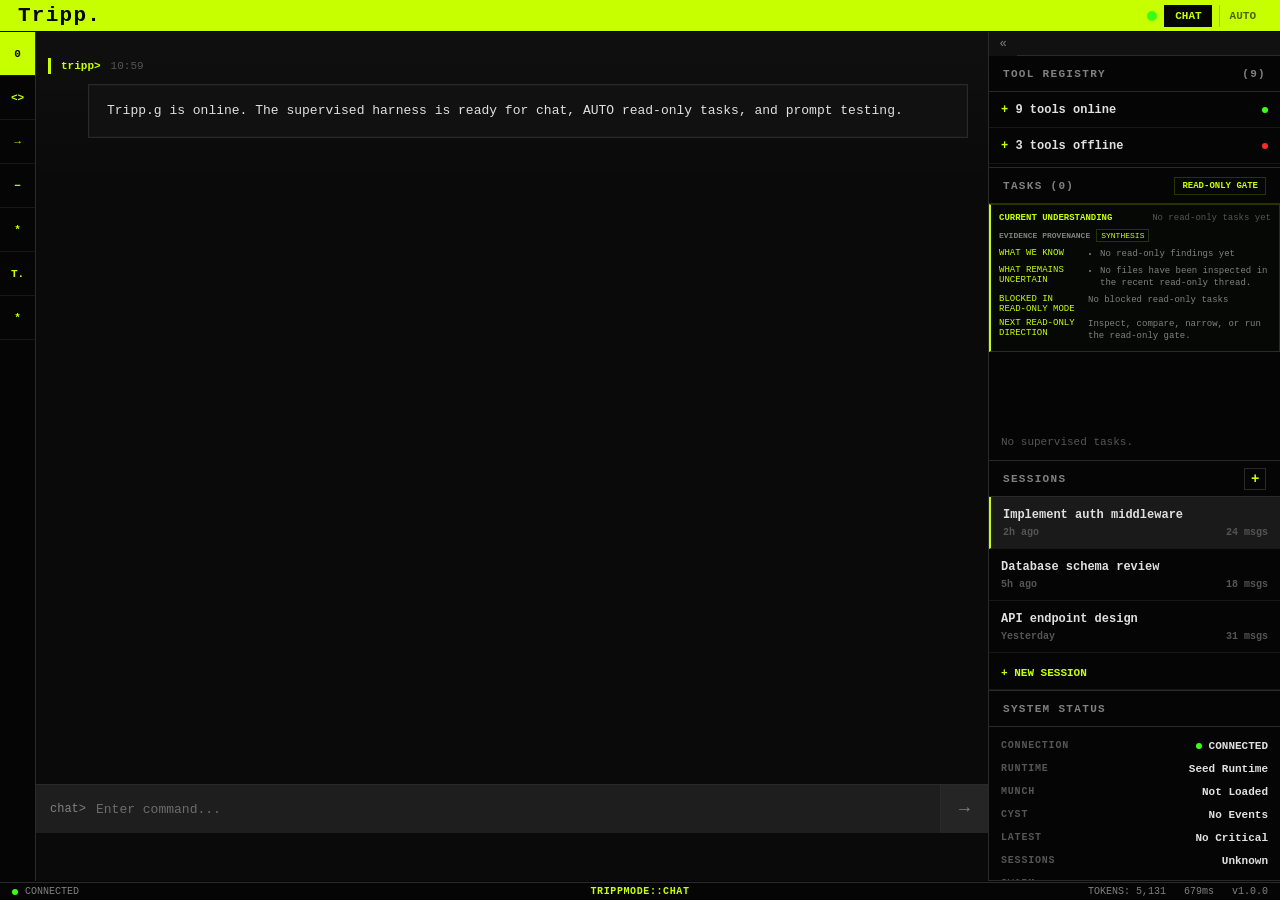
==== commit 13165098: "Add Tripp connection onboarding and routing clarity" ====
--- a/index.html
+++ b/index.html
@@ -43,6 +43,17 @@
             <label for="command" id="inputPrompt">chat&gt;</label>
             <input id="command" type="text" placeholder="Enter command..." />
             <div class="input-telemetry" id="inputTelemetry" aria-label="Current model and context">
+              <select id="promptLane" title="Prompt lane">
+                <option value="default_prompt_testing">prompt test</option>
+                <option value="default_chat">chat</option>
+                <option value="warden">warden</option>
+                <option value="read_only_planning">planning</option>
+                <option value="synthesis">synthesis</option>
+                <option value="coder_primary">coder primary</option>
+                <option value="coder_secondary">coder secondary</option>
+                <option value="verifier">verifier</option>
+                <option value="fallback">fallback</option>
+              </select>
               <span id="inputModel">model: --</span>
               <button class="compact-context" type="button" title="Compact current chat context">CTX -- / --</button>
             </div>
@@ -55,6 +66,7 @@
             <button class="collapse" type="button">«</button>
             <button class="ops-tab" type="button" data-ops-tab="tools">TOOLS</button>
             <button class="ops-tab active" type="button" data-ops-tab="workspace">WORKSPACE</button>
+            <button class="ops-tab" type="button" data-ops-tab="connections">CONNECTIONS</button>
             <button class="ops-tab" type="button" data-ops-tab="status">STATUS</button>
           </div>
 
@@ -118,8 +130,119 @@
             </form>
             <div id="cystRoot" class="cyst-activity"></div>
           </section>
+
+          <section class="panel-section connections-view">
+            <h2>
+              <span>CONNECTIONS</span>
+              <span id="connectionState">setup</span>
+            </h2>
+            <section class="connections-panel" id="connectionsPanel">
+              <p class="scope-note">Connections configure model access only. They do not change Tripp's current read-only scope.</p>
+              <div class="connection-panel-actions">
+                <button type="button" data-open-connection-modal data-method="backend_managed">ADD BACKEND</button>
+                <button type="button" data-open-connection-modal data-method="api_key">ADD CONNECTION</button>
+              </div>
+              <div id="connectionRoot"></div>
+              <div class="lane-routing" id="laneRouting"></div>
+            </section>
+          </section>
         </aside>
       </div>
+
+      <section class="connection-setup-modal hidden" id="connectionSetupModal" role="dialog" aria-modal="true" aria-labelledby="connectionSetupTitle">
+        <div class="connection-setup-card">
+          <header>
+            <div>
+              <strong id="connectionSetupTitle">Set up Tripp model access</strong>
+              <p>Choose how Tripp should connect for prompt testing and read-only planning.</p>
+            </div>
+            <button type="button" id="closeConnectionSetup" aria-label="Close connection setup">×</button>
+          </header>
+          <p class="scope-note">Connections configure model access only. They do not change Tripp's current read-only scope.</p>
+          <section class="saved-connection-choices" id="savedConnectionChoices" aria-label="Saved usable connections"></section>
+          <section class="connection-methods" aria-label="Connection method choices">
+            <button type="button" data-connection-method="backend_managed">
+              <strong>Use backend-managed provider access</strong>
+              <span>Managed by local/server-side Tripp backend. No provider key is entered in the browser for this connection.</span>
+            </button>
+            <button type="button" data-connection-method="api_key">
+              <strong>Use provider API key</strong>
+              <span>Configure provider access with an API key for prompt testing and read-only planning.</span>
+            </button>
+            <button type="button" data-connection-method="local_runtime">
+              <strong>Use local runtime</strong>
+              <span>Connect a local runtime such as Ollama with a local endpoint and model.</span>
+            </button>
+            <button type="button" data-connection-method="account_linked">
+              <strong>Connect provider account</strong>
+              <span>Provider account linking is not currently supported for this provider. Use backend-managed or API-key access instead.</span>
+            </button>
+          </section>
+          <p class="connection-mode-hint" id="connectionUnsupportedHint">Provider account linking is not currently supported for this provider. Use backend-managed or API-key access instead.</p>
+              <form class="connection-form" id="connectionForm">
+                <input id="connectionId" type="hidden" />
+                <label id="connectionNameField">
+                  <span>NAME</span>
+                  <input id="connectionName" type="text" placeholder="Prompt testing" />
+                </label>
+                <label id="connectionProviderField">
+                  <span>PROVIDER</span>
+                  <select id="connectionProvider">
+                    <option value="openai">openai</option>
+                    <option value="anthropic">anthropic</option>
+                    <option value="deepseek">deepseek</option>
+                    <option value="openrouter">openrouter</option>
+                    <option value="ollama">ollama</option>
+                    <option value="custom">custom</option>
+                    <option value="backend">backend</option>
+                  </select>
+                </label>
+                <label id="connectionModeField">
+                  <span>MODE</span>
+                  <select id="connectionMode">
+                    <option value="api_key">Use provider API key</option>
+                    <option value="backend_managed">Use backend-managed provider access</option>
+                    <option value="account_linked">Connect provider account</option>
+                    <option value="local_runtime">Local runtime connection</option>
+                  </select>
+                </label>
+                <label id="connectionModelField">
+                  <span>MODEL</span>
+                  <input id="connectionModel" type="text" placeholder="gpt-4.1-mini" />
+                </label>
+                <label id="connectionBaseUrlField">
+                  <span>BASE URL</span>
+                  <input id="connectionBaseUrl" type="text" placeholder="optional provider endpoint" />
+                </label>
+                <label id="connectionApiKeyField">
+                  <span>API KEY</span>
+                  <input id="connectionApiKey" type="password" placeholder="provider API key or token" autocomplete="off" />
+                </label>
+                <p class="connection-mode-hint" id="connectionModeHint">Use provider API key for prompt testing and read-only planning.</p>
+                <fieldset class="connection-purposes" id="connectionPurposes">
+                  <legend>LANES</legend>
+                  <label><input type="checkbox" value="default_prompt_testing" checked /> prompt test</label>
+                  <label><input type="checkbox" value="default_chat" /> chat</label>
+                  <label><input type="checkbox" value="read_only_planning" /> planning</label>
+                  <label><input type="checkbox" value="synthesis" /> synthesis</label>
+                  <label><input type="checkbox" value="warden" /> warden</label>
+                  <label><input type="checkbox" value="coder_primary" /> coder primary</label>
+                  <label><input type="checkbox" value="coder_secondary" /> coder secondary</label>
+                  <label><input type="checkbox" value="verifier" /> verifier</label>
+                  <label><input type="checkbox" value="fallback" /> fallback</label>
+                </fieldset>
+                <label class="inline-toggle">
+                  <input id="connectionEnabled" type="checkbox" checked />
+                  <span>ENABLED</span>
+                </label>
+                <div class="connection-actions">
+                  <button type="submit">SAVE CONNECTION</button>
+                  <button type="button" id="testConnection">TEST</button>
+                  <button type="button" id="resetConnection">NEW</button>
+                </div>
+              </form>
+        </div>
+      </section>
 
       <footer class="statusbar">
         <span><i></i> <span id="footerConnection">CONNECTED</span></span>
--- a/styles.css
+++ b/styles.css
@@ -482,6 +482,10 @@
   border-top: 1px solid var(--line);
 }
 
+.terminal-app:not(.ops-expanded) .terminal-input {
+  grid-template-columns: auto minmax(0, 1fr) 48px;
+}
+
 .terminal-app.ops-expanded .terminal-input {
   grid-template-columns: auto minmax(0, 1fr) minmax(210px, auto) 48px;
 }
@@ -533,6 +537,10 @@
   white-space: nowrap;
 }
 
+.terminal-app:not(.ops-expanded) .input-telemetry {
+  display: none !important;
+}
+
 .terminal-app.ops-expanded .input-telemetry {
   display: flex;
 }
@@ -542,6 +550,16 @@
   overflow: hidden;
   color: var(--text);
   text-overflow: ellipsis;
+}
+
+.input-telemetry select {
+  max-width: 132px;
+  height: 28px;
+  background: var(--black);
+  color: var(--lime);
+  border: 1px solid var(--line);
+  font-size: 10px;
+  font-weight: 900;
 }
 
 .input-telemetry .compact-context {
@@ -589,15 +607,18 @@
   cursor: wait;
 }
 
-.settings-form {
-  display: grid;
-  gap: 10px;
-  padding: 14px;
+.settings-form,
+.connection-form,
+.connections-panel {
+  display: grid;
+  gap: 8px;
+  padding: 10px 12px;
   border-top: 1px solid var(--line);
   border-bottom: 1px solid var(--line);
 }
 
-.settings-form header {
+.settings-form header,
+.connections-panel header {
   display: flex;
   justify-content: space-between;
   gap: 12px;
@@ -607,13 +628,15 @@
   letter-spacing: 0.16em;
 }
 
-.settings-form header strong {
-  color: var(--text);
-}
-
-.settings-form label {
-  display: grid;
-  grid-template-columns: 72px minmax(0, 1fr);
+.settings-form header strong,
+.connections-panel header strong {
+  color: var(--text);
+}
+
+.settings-form label,
+.connection-form label {
+  display: grid;
+  grid-template-columns: 88px minmax(0, 1fr);
   align-items: center;
   gap: 10px;
   color: var(--muted);
@@ -622,10 +645,12 @@
   letter-spacing: 0.12em;
 }
 
-.settings-form input {
+.settings-form input,
+.connection-form input,
+.connection-form select {
   width: 100%;
   min-width: 0;
-  height: 28px;
+  height: 26px;
   padding: 0 8px;
   background: var(--black);
   color: var(--text);
@@ -633,12 +658,15 @@
   outline: 0;
 }
 
-.settings-form input:focus {
+.settings-form input:focus,
+.connection-form input:focus,
+.connection-form select:focus {
   border-color: var(--lime);
 }
 
-.settings-form button {
-  height: 30px;
+.settings-form button,
+.connections-panel button {
+  height: 28px;
   background: var(--black);
   color: var(--lime);
   border: 1px solid var(--line);
@@ -647,9 +675,372 @@
   letter-spacing: 0.1em;
 }
 
-.settings-form button:hover {
+.settings-form button:hover,
+.connections-panel button:hover {
   background: var(--lime);
   color: var(--black);
+}
+
+.connections-panel {
+  max-height: none;
+  overflow: auto;
+  background: rgba(200, 255, 0, 0.025);
+}
+
+.connections-view .connections-panel {
+  min-height: calc(100vh - 92px);
+  align-content: start;
+  grid-auto-rows: max-content;
+}
+
+.connections-view .connection-panel-actions {
+  max-width: 520px;
+}
+
+.connections-view .connection-card {
+  max-width: 720px;
+}
+
+.connections-view .lane-routing {
+  grid-template-columns: repeat(auto-fit, minmax(180px, 1fr));
+}
+
+.connections-panel .scope-note,
+.connection-empty p,
+.connection-card p,
+.connection-card small,
+.connection-test {
+  margin: 0;
+  color: var(--muted);
+  font-size: 10px;
+  line-height: 1.5;
+}
+
+.connection-panel-actions {
+  display: grid;
+  grid-template-columns: repeat(2, minmax(0, 1fr));
+  gap: 6px;
+}
+
+.connection-empty,
+.connection-card {
+  display: grid;
+  gap: 6px;
+  padding: 9px;
+  border: 1px solid var(--line);
+  background: rgba(255, 255, 255, 0.02);
+}
+
+.connection-empty strong,
+.connection-card strong {
+  color: var(--text);
+}
+
+.connection-card header,
+.connection-card div,
+.connection-actions {
+  display: flex;
+  flex-wrap: wrap;
+  gap: 6px;
+  align-items: center;
+  justify-content: space-between;
+}
+
+.connection-card header span,
+.connection-test.connected {
+  color: var(--lime);
+}
+
+.connection-form {
+  padding: 0;
+  border: 0;
+  grid-template-columns: repeat(2, minmax(0, 1fr));
+}
+
+.connection-form label {
+  grid-template-columns: 74px minmax(0, 1fr);
+}
+
+.connection-form label:nth-of-type(5),
+.connection-form label:nth-of-type(6),
+.connection-form .connection-mode-hint,
+.connection-form .connection-purposes,
+.connection-form .lane-routing,
+.connection-form .connection-actions {
+  grid-column: 1 / -1;
+}
+
+.connection-mode-hint {
+  margin: 0;
+  color: var(--muted);
+  font-size: 10px;
+  line-height: 1.45;
+}
+
+.connection-purposes {
+  display: grid;
+  grid-template-columns: repeat(3, minmax(0, 1fr));
+  gap: 6px;
+  margin: 0;
+  padding: 9px;
+  border: 1px solid var(--line-soft);
+}
+
+.connection-purposes legend {
+  padding: 0 5px;
+  color: var(--muted);
+  font-size: 9px;
+  font-weight: 900;
+  letter-spacing: 0.12em;
+}
+
+.connection-purposes label {
+  display: flex;
+  grid-template-columns: none;
+  gap: 6px;
+  align-items: center;
+  font-size: 9px;
+  letter-spacing: 0;
+  text-transform: uppercase;
+}
+
+.connection-purposes input {
+  width: 12px;
+  height: 12px;
+}
+
+.lane-routing {
+  display: grid;
+  grid-template-columns: repeat(2, minmax(0, 1fr));
+  gap: 5px;
+  padding: 8px;
+  border: 1px solid var(--line-soft);
+  background: rgba(200, 255, 0, 0.03);
+}
+
+.lane-routing strong {
+  grid-column: 1 / -1;
+  display: flex;
+  justify-content: space-between;
+  gap: 8px;
+  color: var(--text);
+  font-size: 10px;
+  letter-spacing: 0.12em;
+}
+
+.lane-routing strong em {
+  color: var(--lime);
+  font-style: normal;
+}
+
+.lane-routing span {
+  min-width: 0;
+  display: grid;
+  gap: 2px;
+  padding: 5px;
+  border-left: 2px solid rgba(200, 255, 0, 0.25);
+  background: rgba(0, 0, 0, 0.26);
+}
+
+.lane-routing span.active {
+  border-left-color: var(--lime);
+  box-shadow: inset 0 0 0 1px rgba(200, 255, 0, 0.3);
+}
+
+.lane-routing b,
+.lane-routing em {
+  min-width: 0;
+  overflow: hidden;
+  font-size: 9px;
+  font-style: normal;
+  text-overflow: ellipsis;
+  white-space: nowrap;
+}
+
+.lane-routing b {
+  color: var(--muted);
+}
+
+.lane-routing em {
+  color: var(--lime);
+}
+
+.connection-form .inline-toggle {
+  grid-template-columns: auto minmax(0, 1fr);
+}
+
+.connection-form .inline-toggle input {
+  width: 14px;
+  height: 14px;
+}
+
+.connection-setup-modal {
+  position: fixed;
+  inset: 0;
+  z-index: 40;
+  display: grid;
+  place-items: center;
+  padding: 24px;
+  background: rgba(0, 0, 0, 0.84);
+  backdrop-filter: blur(3px);
+}
+
+.connection-setup-modal.hidden {
+  display: none;
+}
+
+.connection-setup-card {
+  width: min(760px, calc(100vw - 48px));
+  max-height: min(780px, calc(100vh - 48px));
+  display: grid;
+  gap: 12px;
+  overflow: auto;
+  padding: 18px;
+  border: 1px solid var(--lime);
+  background: #050606;
+  box-shadow: 0 0 0 1px rgba(200, 255, 0, 0.2), 0 24px 80px rgba(0, 0, 0, 0.7);
+}
+
+.connection-setup-card > header {
+  display: flex;
+  justify-content: space-between;
+  gap: 18px;
+  align-items: start;
+}
+
+.connection-setup-card > header strong {
+  color: var(--text);
+  font-size: 15px;
+  letter-spacing: 0.06em;
+}
+
+.connection-setup-card > header p,
+.connection-setup-card .scope-note {
+  margin: 4px 0 0;
+  color: var(--muted);
+  font-size: 10px;
+  line-height: 1.5;
+}
+
+#closeConnectionSetup {
+  width: 28px;
+  height: 28px;
+  padding: 0;
+  border: 1px solid var(--line);
+  background: var(--panel);
+  color: var(--text);
+}
+
+.connection-methods {
+  display: grid;
+  grid-template-columns: repeat(2, minmax(0, 1fr));
+  gap: 8px;
+}
+
+.saved-connection-choices {
+  display: grid;
+  gap: 6px;
+}
+
+.saved-connection-choices:empty {
+  display: none;
+}
+
+.saved-connection-choices strong {
+  color: var(--text);
+  font-size: 10px;
+  letter-spacing: 0.1em;
+  text-transform: uppercase;
+}
+
+.saved-connection-choices button {
+  display: flex;
+  justify-content: space-between;
+  gap: 10px;
+  padding: 8px;
+  border: 1px solid var(--line);
+  background: rgba(200, 255, 0, 0.045);
+  color: var(--text);
+  text-align: left;
+}
+
+.saved-connection-choices span {
+  color: var(--lime);
+  font-weight: 900;
+}
+
+.saved-connection-choices em {
+  min-width: 0;
+  overflow: hidden;
+  color: var(--muted);
+  font-style: normal;
+  text-overflow: ellipsis;
+  white-space: nowrap;
+}
+
+.connection-methods button {
+  min-height: 82px;
+  display: grid;
+  gap: 5px;
+  align-content: start;
+  padding: 10px;
+  border: 1px solid var(--line);
+  background: rgba(255, 255, 255, 0.025);
+  color: var(--text);
+  text-align: left;
+}
+
+.connection-methods button.active {
+  border-color: var(--lime);
+  background: rgba(200, 255, 0, 0.08);
+}
+
+.connection-methods strong {
+  color: var(--lime);
+  font-size: 10px;
+  letter-spacing: 0.08em;
+  text-transform: uppercase;
+}
+
+.connection-methods span {
+  color: var(--muted);
+  font-size: 10px;
+  line-height: 1.45;
+}
+
+#connectionUnsupportedHint {
+  margin: 0;
+  padding: 8px;
+  border: 1px solid rgba(255, 209, 102, 0.5);
+  color: #ffd166;
+  background: rgba(255, 209, 102, 0.08);
+  font-size: 10px;
+  line-height: 1.45;
+}
+
+#connectionUnsupportedHint[hidden],
+.connection-form label[hidden] {
+  display: none;
+}
+
+.connection-setup-card .connection-form {
+  border-top: 1px solid var(--line);
+  padding-top: 12px;
+}
+
+.connection-form.unsupported-account-link .connection-actions button[type="submit"],
+.connection-form.unsupported-account-link #testConnection {
+  opacity: 0.45;
+  pointer-events: none;
+}
+
+@media (max-width: 780px) {
+  .connection-methods,
+  .connection-form,
+  .saved-connection-choices button,
+  .connection-panel-actions {
+    grid-template-columns: 1fr;
+  }
 }
 
 .ops-panel {
@@ -680,16 +1071,23 @@
   grid-template-rows: 28px minmax(0, 1fr) 220px 170px;
 }
 
+.terminal-app.ops-expanded[data-ops-tab="status"] .ops-panel,
+.terminal-app.ops-expanded[data-ops-tab="connections"] .ops-panel {
+  grid-template-rows: 28px minmax(0, 1fr);
+}
+
 .terminal-app.ops-expanded .tools,
 .terminal-app.ops-expanded .workspace-view,
-.terminal-app.ops-expanded .system {
+.terminal-app.ops-expanded .system,
+.terminal-app.ops-expanded .connections-view {
   display: none;
   grid-row: 2;
 }
 
 .terminal-app.ops-expanded[data-ops-tab="tools"] .tools,
 .terminal-app.ops-expanded[data-ops-tab="workspace"] .workspace-view,
-.terminal-app.ops-expanded[data-ops-tab="status"] .system {
+.terminal-app.ops-expanded[data-ops-tab="status"] .system,
+.terminal-app.ops-expanded[data-ops-tab="connections"] .connections-view {
   display: grid;
 }
 
@@ -701,18 +1099,32 @@
   grid-row: 3;
 }
 
+.terminal-app.ops-expanded[data-ops-tab="status"] .tasks,
+.terminal-app.ops-expanded[data-ops-tab="connections"] .tasks {
+  display: none;
+}
+
 .terminal-app.ops-expanded .sessions {
   grid-row: 4;
 }
 
-.terminal-app.ops-expanded .system {
-  grid-template-rows: 36px minmax(0, 1fr);
+.terminal-app.ops-expanded[data-ops-tab="status"] .sessions,
+.terminal-app.ops-expanded[data-ops-tab="connections"] .sessions {
+  display: none;
+}
+
+.terminal-app.ops-expanded .system,
+.terminal-app.ops-expanded .connections-view {
+  overflow: auto;
+  align-content: start;
+  grid-auto-rows: max-content;
+  grid-template-rows: 36px;
 }
 
 .ops-tabs {
   min-width: 0;
   display: grid;
-  grid-template-columns: 28px repeat(3, minmax(0, 1fr));
+  grid-template-columns: 28px repeat(4, minmax(0, 1fr));
   background: var(--panel);
   border-bottom: 1px solid var(--line);
 }
@@ -757,6 +1169,15 @@
   min-height: 0;
   border-bottom: 1px solid var(--line);
   overflow: hidden;
+}
+
+.terminal-app:not(.ops-expanded) .connections-view {
+  display: none;
+}
+
+.terminal-app.ops-expanded[data-ops-tab="status"] .system,
+.terminal-app.ops-expanded[data-ops-tab="connections"] .connections-view {
+  border-bottom: 0;
 }
 
 .panel-section h2 {
@@ -1071,6 +1492,30 @@
   font-size: 9px;
 }
 
+.provenance-strip {
+  display: flex;
+  flex-wrap: wrap;
+  align-items: center;
+  gap: 4px;
+  margin: 0 0 6px;
+  color: var(--dim);
+  font-size: 8px;
+}
+
+.provenance-strip b {
+  margin-right: 2px;
+  color: var(--muted);
+  font-weight: 700;
+  text-transform: uppercase;
+}
+
+.provenance-strip span {
+  border: 1px solid #263400;
+  padding: 1px 4px;
+  color: var(--lime);
+  background: #020402;
+}
+
 .read-only-summary dl {
   display: grid;
   gap: 4px;
@@ -1079,17 +1524,25 @@
 
 .read-only-summary div {
   display: grid;
-  grid-template-columns: 56px minmax(0, 1fr);
+  grid-template-columns: 82px minmax(0, 1fr);
   gap: 7px;
 }
 
-.read-only-summary dd {
+.read-only-summary dd,
+.read-only-summary li {
   min-width: 0;
   margin: 0;
   color: var(--muted);
   font-size: 9px;
   line-height: 1.4;
   overflow-wrap: anywhere;
+}
+
+.read-only-summary ul {
+  display: grid;
+  gap: 2px;
+  margin: 0;
+  padding-left: 12px;
 }
 
 .empty-tasks {
@@ -1128,6 +1581,10 @@
 .task.gated {
   border-left: 2px solid #888888;
   opacity: 0.84;
+}
+
+.task.gated:has(.task-conclusion.planning) {
+  border-left-color: #c8ff00;
 }
 
 .task.patch_ready {
@@ -1835,12 +2292,12 @@
 .system dl {
   min-height: 0;
   margin: 0;
-  padding: 8px 12px;
+  padding: 7px 12px;
   overflow: auto;
 }
 
 .system div {
-  min-height: 27px;
+  min-height: 23px;
   display: flex;
   align-items: center;
   justify-content: space-between;
@@ -1871,6 +2328,8 @@
 
 .cyst-activity {
   min-height: 0;
+  max-height: 230px;
+  overflow: auto;
   border-top: 1px solid var(--line);
 }
 
@@ -1952,6 +2411,25 @@
   border-left-color: #c8ff00;
 }
 
+.cyst-activity li.corrected {
+  border-left-color: #8fb6ff;
+  background: #05080d;
+}
+
+.cyst-activity li.adversarial-hard-block {
+  border-left-color: #c8ff00;
+  box-shadow: inset 1px 0 0 rgba(200, 255, 0, 0.26);
+}
+
+.cyst-activity li.adversarial-correct-scope {
+  border-left-color: #8fb6ff;
+  box-shadow: inset 1px 0 0 rgba(143, 182, 255, 0.22);
+}
+
+.cyst-activity li.ok.audit-event {
+  box-shadow: none;
+}
+
 .cyst-activity li.denied,
 .cyst-activity li.error {
   border-left-color: #ff3333;
@@ -1966,6 +2444,10 @@
 .cyst-activity li.denied > span,
 .cyst-activity li.error > span {
   color: #ff3333;
+}
+
+.cyst-activity li.corrected > span {
+  color: #8fb6ff;
 }
 
 .cyst-activity li div {
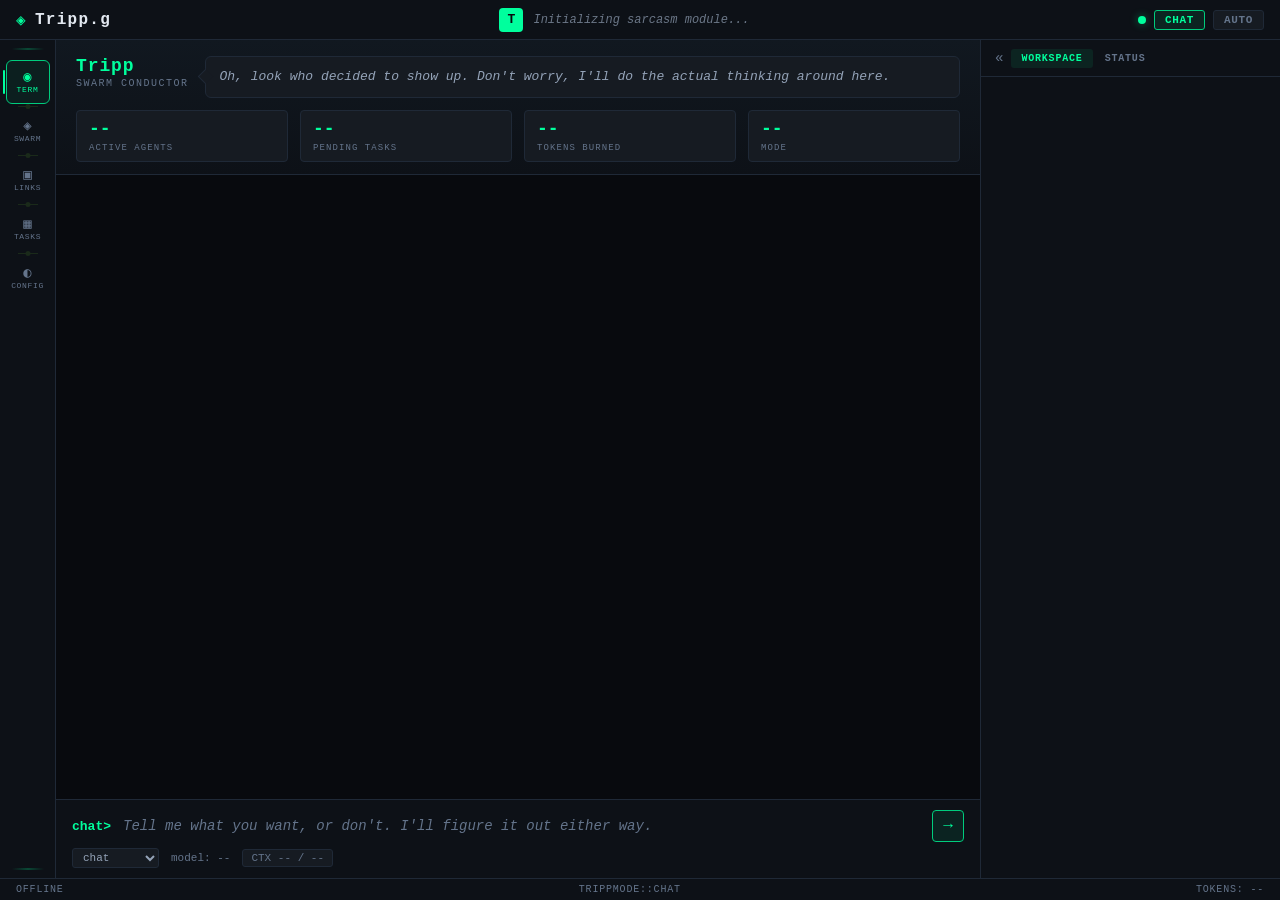
==== commit 5d6a1617: "feat: Cyberpunk redesign with Tripp character + simplified agents UI Changes: - Dark cyberpunk aesth" ====
--- a/index.html
+++ b/index.html
@@ -3,13 +3,27 @@
   <head>
     <meta charset="utf-8" />
     <meta name="viewport" content="width=device-width, initial-scale=1" />
-    <title>Tripp Terminal Shell</title>
+    <title>Tripp.g // Terminal</title>
     <link rel="stylesheet" href="./styles.css" />
   </head>
   <body>
+    <!-- Ghosted code background -->
+    <div class="cyber-bg" aria-hidden="true">
+      <div class="ghost-code" id="ghostCode"></div>
+      <div class="circuit-overlay"></div>
+    </div>
+
     <div class="terminal-app">
+      <!-- Topbar with Tripp character -->
       <header class="topbar">
-        <div class="brand">Tripp.</div>
+        <div class="brand">
+          <span class="brand-pulse">◈</span>
+          <span>Tripp.g</span>
+        </div>
+        <div class="tripp-status" id="trippStatus">
+          <span class="tripp-avatar">T</span>
+          <span class="tripp-mood" id="trippMood">Initializing sarcasm module...</span>
+        </div>
         <div class="mode-switch" aria-label="Terminal mode">
           <span class="status-light"></span>
           <button class="mode active" type="button" data-mode="CHAT">CHAT</button>
@@ -18,17 +32,68 @@
       </header>
 
       <div class="shell">
+        <!-- Command rail as motherboard traces -->
         <nav class="command-rail" aria-label="Command rail">
-          <button class="active" type="button" data-rail="terminal" title="Terminal">0</button>
-          <button type="button" data-rail="tools" title="Tool registry">&lt;&gt;</button>
-          <button type="button" data-rail="send" title="Send focus">→</button>
-          <button type="button" data-rail="sessions" title="Sessions">−</button>
-          <button type="button" data-rail="swarm" title="Agent swarm">*</button>
-          <button type="button" data-rail="tripp" title="Tripp core">T.</button>
-          <button type="button" data-rail="settings" title="Settings">*</button>
+          <div class="rail-circuit rail-circuit-top"></div>
+          <button class="active" type="button" data-rail="terminal" title="Terminal">
+            <span class="rail-icon">◉</span>
+            <span class="rail-label">Term</span>
+          </button>
+          <div class="rail-trace"></div>
+          <button type="button" data-rail="agents" title="Agent swarm">
+            <span class="rail-icon">◈</span>
+            <span class="rail-label">Swarm</span>
+          </button>
+          <div class="rail-trace"></div>
+          <button type="button" data-rail="connections" title="Connections">
+            <span class="rail-icon">▣</span>
+            <span class="rail-label">Links</span>
+          </button>
+          <div class="rail-trace"></div>
+          <button type="button" data-rail="tasks" title="Tasks">
+            <span class="rail-icon">▦</span>
+            <span class="rail-label">Tasks</span>
+          </button>
+          <div class="rail-trace"></div>
+          <button type="button" data-rail="settings" title="Settings">
+            <span class="rail-icon">◐</span>
+            <span class="rail-label">Config</span>
+          </button>
+          <div class="rail-circuit rail-circuit-bottom"></div>
         </nav>
 
         <main class="terminal-main">
+          <!-- Tripp Dashboard (when on terminal rail) -->
+          <section class="tripp-dashboard" id="trippDashboard">
+            <div class="tripp-face">
+              <div class="tripp-hud">
+                <span class="tripp-name">Tripp</span>
+                <span class="tripp-role">Swarm Conductor</span>
+              </div>
+              <div class="tripp-speech-bubble" id="trippSpeech">
+                Oh, look who decided to show up. Don't worry, I'll do the actual thinking around here.
+              </div>
+            </div>
+            <div class="tripp-metrics">
+              <div class="metric" id="metricSwarm">
+                <span class="metric-value">--</span>
+                <span class="metric-label">Active Agents</span>
+              </div>
+              <div class="metric" id="metricTasks">
+                <span class="metric-value">--</span>
+                <span class="metric-label">Pending Tasks</span>
+              </div>
+              <div class="metric" id="metricTokens">
+                <span class="metric-value">--</span>
+                <span class="metric-label">Tokens Burned</span>
+              </div>
+              <div class="metric" id="metricMode">
+                <span class="metric-value">--</span>
+                <span class="metric-label">Mode</span>
+              </div>
+            </div>
+          </section>
+
           <section class="terminal-feed" aria-label="Conversation">
             <div id="messageRoot"></div>
             <button class="return-chat hidden" type="button" title="Return to current chat">RETURN TO CURRENT CHAT</button>
@@ -41,17 +106,14 @@
 
           <form class="terminal-input" id="terminalForm">
             <label for="command" id="inputPrompt">chat&gt;</label>
-            <input id="command" type="text" placeholder="Enter command..." />
+            <input id="command" type="text" placeholder="Tell me what you want, or don't. I'll figure it out either way." />
             <div class="input-telemetry" id="inputTelemetry" aria-label="Current model and context">
               <select id="promptLane" title="Prompt lane">
-                <option value="default_prompt_testing">prompt test</option>
                 <option value="default_chat">chat</option>
-                <option value="warden">warden</option>
-                <option value="read_only_planning">planning</option>
-                <option value="synthesis">synthesis</option>
-                <option value="coder_primary">coder primary</option>
-                <option value="coder_secondary">coder secondary</option>
-                <option value="verifier">verifier</option>
+                <option value="coder_primary">code</option>
+                <option value="read_only_planning">plan</option>
+                <option value="synthesis">synth</option>
+                <option value="warden">guard</option>
                 <option value="fallback">fallback</option>
               </select>
               <span id="inputModel">model: --</span>
@@ -61,19 +123,13 @@
           </form>
         </main>
 
-        <aside class="ops-panel">
+        <!-- Ops Panel -->
+        <aside class="ops-panel" id="opsPanel">
           <div class="ops-tabs" aria-label="Ops panel views">
             <button class="collapse" type="button">«</button>
-            <button class="ops-tab" type="button" data-ops-tab="tools">TOOLS</button>
             <button class="ops-tab active" type="button" data-ops-tab="workspace">WORKSPACE</button>
-            <button class="ops-tab" type="button" data-ops-tab="connections">CONNECTIONS</button>
             <button class="ops-tab" type="button" data-ops-tab="status">STATUS</button>
           </div>
-
-          <section class="panel-section tools">
-            <h2>TOOL REGISTRY <span id="toolCount">(0)</span></h2>
-            <ul id="toolRoot"></ul>
-          </section>
 
           <section class="panel-section workspace-view">
             <h2>
@@ -95,161 +151,126 @@
           <section class="panel-section tasks">
             <h2>
               <span>TASKS <span id="taskCount">(0)</span></span>
-              <button class="run-trials" type="button" title="Run Read-Only Gate" aria-label="Run Read-Only Gate">READ-ONLY GATE</button>
+              <button class="run-trials" type="button" title="Run Read-Only Gate" aria-label="Run Read-Only Gate">GATE</button>
             </h2>
             <div id="planningSummary" class="planning-summary"></div>
             <div id="taskRoot"></div>
           </section>
 
-          <section class="panel-section sessions">
-            <h2>
-              <span>SESSIONS</span>
-              <button class="new-session-icon" type="button" title="New chat" aria-label="New chat">+</button>
-            </h2>
-            <div id="sessionRoot"></div>
-            <button class="new-session" type="button">+ NEW SESSION</button>
-          </section>
-
-          <section class="panel-section system">
-            <h2>SYSTEM STATUS</h2>
-            <dl id="statusRoot"></dl>
-            <form class="settings-form" id="settingsForm">
-              <header>
-                <strong>COMPACT POLICY</strong>
-                <span id="compactPolicyState">manual</span>
-              </header>
-              <label>
-                <span>AUTO AT</span>
-                <input id="autoCompactAt" type="number" min="8000" max="256000" step="1000" />
-              </label>
-              <label>
-                <span>LIMIT</span>
-                <input id="contextLimit" type="number" min="16000" max="512000" step="1000" />
-              </label>
-              <button type="submit">SAVE POLICY</button>
-            </form>
-            <div id="cystRoot" class="cyst-activity"></div>
-          </section>
-
-          <section class="panel-section connections-view">
-            <h2>
-              <span>CONNECTIONS</span>
-              <span id="connectionState">setup</span>
-            </h2>
-            <section class="connections-panel" id="connectionsPanel">
-              <p class="scope-note">Connections configure model access only. They do not change Tripp's current read-only scope.</p>
-              <div class="connection-panel-actions">
-                <button type="button" data-open-connection-modal data-method="backend_managed">ADD BACKEND</button>
-                <button type="button" data-open-connection-modal data-method="api_key">ADD CONNECTION</button>
-              </div>
-              <div id="connectionRoot"></div>
-              <div class="lane-routing" id="laneRouting"></div>
-            </section>
+          <section class="panel-section status-view">
+            <h2>STATUS</h2>
+            <div id="statusRoot"></div>
+            <div id="cystRoot"></div>
           </section>
         </aside>
       </div>
 
-      <section class="connection-setup-modal hidden" id="connectionSetupModal" role="dialog" aria-modal="true" aria-labelledby="connectionSetupTitle">
-        <div class="connection-setup-card">
-          <header>
-            <div>
-              <strong id="connectionSetupTitle">Set up Tripp model access</strong>
-              <p>Choose how Tripp should connect for prompt testing and read-only planning.</p>
-            </div>
-            <button type="button" id="closeConnectionSetup" aria-label="Close connection setup">×</button>
-          </header>
-          <p class="scope-note">Connections configure model access only. They do not change Tripp's current read-only scope.</p>
-          <section class="saved-connection-choices" id="savedConnectionChoices" aria-label="Saved usable connections"></section>
-          <section class="connection-methods" aria-label="Connection method choices">
-            <button type="button" data-connection-method="backend_managed">
-              <strong>Use backend-managed provider access</strong>
-              <span>Managed by local/server-side Tripp backend. No provider key is entered in the browser for this connection.</span>
-            </button>
-            <button type="button" data-connection-method="api_key">
-              <strong>Use provider API key</strong>
-              <span>Configure provider access with an API key for prompt testing and read-only planning.</span>
-            </button>
-            <button type="button" data-connection-method="local_runtime">
-              <strong>Use local runtime</strong>
-              <span>Connect a local runtime such as Ollama with a local endpoint and model.</span>
-            </button>
-            <button type="button" data-connection-method="account_linked">
-              <strong>Connect provider account</strong>
-              <span>Provider account linking is not currently supported for this provider. Use backend-managed or API-key access instead.</span>
-            </button>
-          </section>
-          <p class="connection-mode-hint" id="connectionUnsupportedHint">Provider account linking is not currently supported for this provider. Use backend-managed or API-key access instead.</p>
-              <form class="connection-form" id="connectionForm">
-                <input id="connectionId" type="hidden" />
-                <label id="connectionNameField">
-                  <span>NAME</span>
-                  <input id="connectionName" type="text" placeholder="Prompt testing" />
-                </label>
-                <label id="connectionProviderField">
-                  <span>PROVIDER</span>
-                  <select id="connectionProvider">
-                    <option value="openai">openai</option>
-                    <option value="anthropic">anthropic</option>
-                    <option value="deepseek">deepseek</option>
-                    <option value="openrouter">openrouter</option>
-                    <option value="ollama">ollama</option>
-                    <option value="custom">custom</option>
-                    <option value="backend">backend</option>
-                  </select>
-                </label>
-                <label id="connectionModeField">
-                  <span>MODE</span>
-                  <select id="connectionMode">
-                    <option value="api_key">Use provider API key</option>
-                    <option value="backend_managed">Use backend-managed provider access</option>
-                    <option value="account_linked">Connect provider account</option>
-                    <option value="local_runtime">Local runtime connection</option>
-                  </select>
-                </label>
-                <label id="connectionModelField">
-                  <span>MODEL</span>
-                  <input id="connectionModel" type="text" placeholder="gpt-4.1-mini" />
-                </label>
-                <label id="connectionBaseUrlField">
-                  <span>BASE URL</span>
-                  <input id="connectionBaseUrl" type="text" placeholder="optional provider endpoint" />
-                </label>
-                <label id="connectionApiKeyField">
-                  <span>API KEY</span>
-                  <input id="connectionApiKey" type="password" placeholder="provider API key or token" autocomplete="off" />
-                </label>
-                <p class="connection-mode-hint" id="connectionModeHint">Use provider API key for prompt testing and read-only planning.</p>
-                <fieldset class="connection-purposes" id="connectionPurposes">
-                  <legend>LANES</legend>
-                  <label><input type="checkbox" value="default_prompt_testing" checked /> prompt test</label>
-                  <label><input type="checkbox" value="default_chat" /> chat</label>
-                  <label><input type="checkbox" value="read_only_planning" /> planning</label>
-                  <label><input type="checkbox" value="synthesis" /> synthesis</label>
-                  <label><input type="checkbox" value="warden" /> warden</label>
-                  <label><input type="checkbox" value="coder_primary" /> coder primary</label>
-                  <label><input type="checkbox" value="coder_secondary" /> coder secondary</label>
-                  <label><input type="checkbox" value="verifier" /> verifier</label>
-                  <label><input type="checkbox" value="fallback" /> fallback</label>
-                </fieldset>
-                <label class="inline-toggle">
-                  <input id="connectionEnabled" type="checkbox" checked />
-                  <span>ENABLED</span>
-                </label>
-                <div class="connection-actions">
-                  <button type="submit">SAVE CONNECTION</button>
-                  <button type="button" id="testConnection">TEST</button>
-                  <button type="button" id="resetConnection">NEW</button>
-                </div>
-              </form>
-        </div>
+      <!-- Agent Swarm Rail Content -->
+      <section class="rail-content" id="rail-agents" data-rail="agents">
+        <header class="rail-header">
+          <h1>Agent Swarm</h1>
+          <p>Configure your agents. Each agent has three directives that shape how it behaves.</p>
+        </header>
+        <div class="swarm-grid" id="swarmRoot"></div>
+        <div class="swarm-add">
+          <button type="button" id="addAgentBtn" class="cyber-btn">
+            <span>+</span> Spawn New Agent
+          </button>
+        </div>
+      </section>
+
+      <!-- Connections Rail Content -->
+      <section class="rail-content" id="rail-connections" data-rail="connections">
+        <header class="rail-header">
+          <h1>Model Links</h1>
+          <p>Connect to your providers. API keys, OAuth accounts, and local runtimes.</p>
+        </header>
+        <div class="links-grid" id="linksRoot"></div>
+      </section>
+
+      <!-- Tasks Rail Content -->
+      <section class="rail-content" id="rail-tasks" data-rail="tasks">
+        <header class="rail-header">
+          <h1>Task Queue</h1>
+        </header>
+        <div id="railTaskRoot"></div>
+      </section>
+
+      <!-- Settings Rail Content -->
+      <section class="rail-content" id="rail-settings" data-rail="settings">
+        <header class="rail-header">
+          <h1>System Config</h1>
+        </header>
+        <div id="settingsRoot"></div>
       </section>
 
       <footer class="statusbar">
-        <span><i></i> <span id="footerConnection">CONNECTED</span></span>
-        <strong id="footerMode">TRIPPMODE::CHAT</strong>
-        <span id="footerMetrics">TOKENS: 5,131&nbsp;&nbsp; 679ms&nbsp;&nbsp; v1.0.0</span>
+        <span id="footerConnection">offline</span>
+        <span id="footerMode">TRIPPMODE::CHAT</span>
+        <span id="footerMetrics">TOKENS: --</span>
       </footer>
     </div>
-    <script src="./script.js"></script>
+
+    <!-- Connection Setup Modal -->
+    <dialog class="modal connection-setup" id="connectionSetupModal">
+      <form method="dialog" class="modal-form">
+        <header>
+          <h2 id="connectionSetupTitle">Link Provider</h2>
+          <button class="modal-close" type="submit" value="close" id="closeConnectionSetup">×</button>
+        </header>
+        <div class="modal-body">
+          <p class="hint" id="connectionUnsupportedHint"></p>
+          <div id="savedConnectionChoices"></div>
+          <div class="form-grid" id="connectionForm">
+            <input type="hidden" id="connectionId" />
+            <label>
+              <span>Name</span>
+              <input id="connectionName" type="text" placeholder="My OpenAI link" required />
+            </label>
+            <label>
+              <span>Provider</span>
+              <select id="connectionProvider" required></select>
+            </label>
+            <label>
+              <span>Mode</span>
+              <select id="connectionMode" required></select>
+            </label>
+            <label>
+              <span>Model</span>
+              <select id="connectionModel" required></select>
+              <datalist id="connectionModelOptions"></datalist>
+            </label>
+            <label class="hidden" id="connectionBaseUrlField">
+              <span>Base URL</span>
+              <input id="connectionBaseUrl" type="url" placeholder="https://api.openai.com/v1" />
+            </label>
+            <label class="hidden" id="connectionApiKeyField">
+              <span>API Key</span>
+              <input id="connectionApiKey" type="password" placeholder="sk-..." />
+            </label>
+            <label>
+              <span>Purposes</span>
+              <div class="chip-list" id="connectionPurposes"></div>
+            </label>
+            <label class="hidden" id="connectionProviderField">
+              <span>Custom Provider</span>
+              <input type="text" placeholder="provider-id" />
+            </label>
+            <p class="hint" id="connectionModeHint"></p>
+            <label class="toggle-row">
+              <input type="checkbox" id="connectionEnabled" checked />
+              <span>Enabled</span>
+            </label>
+          </div>
+        </div>
+        <footer class="modal-footer">
+          <button type="button" class="cyber-btn secondary" id="resetConnection">Reset</button>
+          <button type="button" class="cyber-btn" id="testConnection">Test</button>
+          <button type="submit" class="cyber-btn primary" value="save">Save Link</button>
+        </footer>
+      </form>
+    </dialog>
+
+    <script type="module" src="./script.js"></script>
   </body>
 </html>
--- a/styles.css
+++ b/styles.css
@@ -1,29 +1,36 @@
 :root {
   color-scheme: dark;
-  --lime: #c8ff00;
-  --green: #39ff14;
-  --black: #050505;
-  --base: #0a0a0a;
-  --panel: #111111;
-  --panel-hover: #1a1a1a;
-  --surface: #1e1e1e;
-  --line: #2a2a2a;
-  --line-soft: #171717;
-  --text: #e0e0e0;
-  --muted: #808080;
-  --dim: #555555;
-  font-family: "JetBrains Mono", Consolas, "Courier New", monospace;
+  --neon: #00ff9d;
+  --neon-dim: #00cc7d;
+  --neon-glow: rgba(0, 255, 157, 0.4);
+  --amber: #ffb000;
+  --amber-dim: #cc8d00;
+  --cyan: #00e5ff;
+  --red: #ff3366;
+  --base: #080a0e;
+  --panel: #0d1117;
+  --panel-raised: #111820;
+  --surface: #161b22;
+  --line: #1f2937;
+  --line-bright: #2d3748;
+  --trace: #1a2a1a;
+  --trace-glow: rgba(0, 255, 157, 0.15);
+  --text: #e2e8f0;
+  --text-muted: #94a3b8;
+  --text-dim: #64748b;
+  --font-boost: 0px;
+  font-family: "JetBrains Mono", "Fira Code", Consolas, "Courier New", monospace;
 }
 
 * {
   box-sizing: border-box;
   scrollbar-width: thin;
-  scrollbar-color: #3a3a3a transparent;
+  scrollbar-color: #1f2937 transparent;
 }
 
 *::-webkit-scrollbar {
-  width: 9px;
-  height: 9px;
+  width: 8px;
+  height: 8px;
 }
 
 *::-webkit-scrollbar-track {
@@ -32,20 +39,16 @@
 
 *::-webkit-scrollbar-thumb {
   min-height: 40px;
-  background: #3a3a3a;
+  background: #1f2937;
   border: 2px solid var(--base);
+  border-radius: 4px;
 }
 
 *::-webkit-scrollbar-thumb:hover {
-  background: #4a4a4a;
-}
-
-*::-webkit-scrollbar-corner {
-  background: transparent;
-}
-
-html,
-body {
+  background: #2d3748;
+}
+
+html, body {
   width: 100%;
   height: 100%;
   margin: 0;
@@ -54,2499 +57,1117 @@
   color: var(--text);
 }
 
-button,
-input {
+button, input, select, textarea {
   font: inherit;
+  color: inherit;
 }
 
 button {
   border: 0;
-  color: inherit;
-}
-
+  background: none;
+  cursor: pointer;
+}
+
+/* ─── Cyber Background ─── */
+.cyber-bg {
+  position: fixed;
+  inset: 0;
+  z-index: 0;
+  pointer-events: none;
+  overflow: hidden;
+}
+
+.ghost-code {
+  position: absolute;
+  inset: 0;
+  font-size: 11px;
+  line-height: 1.6;
+  color: rgba(0, 255, 157, 0.03);
+  white-space: pre;
+  overflow: hidden;
+  user-select: none;
+}
+
+.circuit-overlay {
+  position: absolute;
+  inset: 0;
+  background:
+    linear-gradient(90deg, transparent 49%, rgba(0, 255, 157, 0.02) 50%, transparent 51%),
+    linear-gradient(0deg, transparent 49%, rgba(0, 255, 157, 0.02) 50%, transparent 51%);
+  background-size: 80px 80px;
+}
+
+/* ─── App Shell ─── */
 .terminal-app {
+  position: relative;
+  z-index: 1;
   width: 100vw;
   height: 100vh;
   display: grid;
-  grid-template-rows: 32px 1fr 18px;
-  background:
-    repeating-linear-gradient(0deg, rgba(255, 255, 255, 0.018) 0 1px, transparent 1px 3px),
-    var(--base);
-}
-
+  grid-template-rows: 40px 1fr 22px;
+  background: var(--base);
+}
+
+/* ─── Topbar ─── */
 .topbar {
   display: flex;
   align-items: center;
   justify-content: space-between;
-  background: var(--lime);
-  color: var(--black);
-  border-bottom: 1px solid var(--black);
+  padding: 0 16px;
+  background: var(--panel);
+  border-bottom: 1px solid var(--line);
 }
 
 .brand {
-  padding-left: 18px;
-  font-size: 21px;
+  display: flex;
+  align-items: center;
+  gap: 8px;
+  font-size: 16px;
+  font-weight: 700;
+  letter-spacing: 0.08em;
+}
+
+.brand-pulse {
+  color: var(--neon);
+  animation: pulse 2s ease-in-out infinite;
+}
+
+@keyframes pulse {
+  0%, 100% { opacity: 1; }
+  50% { opacity: 0.4; }
+}
+
+.tripp-status {
+  display: flex;
+  align-items: center;
+  gap: 10px;
+  font-size: 12px;
+  color: var(--text-muted);
+}
+
+.tripp-avatar {
+  width: 24px;
+  height: 24px;
+  display: flex;
+  align-items: center;
+  justify-content: center;
+  background: var(--neon);
+  color: var(--base);
   font-weight: 800;
+  font-size: 13px;
+  border-radius: 4px;
+}
+
+.tripp-mood {
+  font-style: italic;
+  opacity: 0.7;
+}
+
+.mode-switch {
+  display: flex;
+  align-items: center;
+  gap: 8px;
+}
+
+.status-light {
+  width: 8px;
+  height: 8px;
+  border-radius: 50%;
+  background: var(--neon);
+  box-shadow: 0 0 8px var(--neon-glow);
+}
+
+.mode {
+  padding: 3px 10px;
+  font-size: 11px;
+  font-weight: 600;
   letter-spacing: 0.06em;
-}
-
-.mode-switch {
-  display: flex;
-  align-items: center;
-  gap: 7px;
-  padding-right: 14px;
-}
-
-.status-light {
+  border-radius: 3px;
+  color: var(--text-dim);
+  background: var(--surface);
+  border: 1px solid var(--line);
+  transition: all 0.15s;
+}
+
+.mode.active {
+  color: var(--neon);
+  border-color: var(--neon-dim);
+  background: rgba(0, 255, 157, 0.08);
+}
+
+/* ─── Main Shell ─── */
+.shell {
+  display: grid;
+  grid-template-columns: 56px 1fr 300px;
+  overflow: hidden;
+}
+
+/* ─── Command Rail (Motherboard Style) ─── */
+.command-rail {
+  display: flex;
+  flex-direction: column;
+  align-items: center;
+  gap: 2px;
+  padding: 8px 4px;
+  background: var(--panel);
+  border-right: 1px solid var(--line);
+  position: relative;
+}
+
+.rail-circuit {
+  width: 32px;
+  height: 2px;
+  background: linear-gradient(90deg, transparent, var(--neon-dim), transparent);
+  opacity: 0.3;
+}
+
+.rail-circuit-top {
+  margin-bottom: 8px;
+}
+
+.rail-circuit-bottom {
+  margin-top: auto;
+}
+
+.rail-trace {
+  width: 20px;
+  height: 1px;
+  background: var(--trace);
+  position: relative;
+}
+
+.rail-trace::before {
+  content: "";
+  position: absolute;
+  left: 50%;
+  top: -2px;
+  width: 5px;
+  height: 5px;
+  background: var(--trace);
+  border-radius: 50%;
+  transform: translateX(-50%);
+}
+
+.command-rail button {
+  width: 44px;
+  height: 44px;
+  display: flex;
+  flex-direction: column;
+  align-items: center;
+  justify-content: center;
+  gap: 2px;
+  border-radius: 6px;
+  color: var(--text-dim);
+  border: 1px solid transparent;
+  transition: all 0.15s;
+  position: relative;
+}
+
+.command-rail button::before {
+  content: "";
+  position: absolute;
+  left: -4px;
+  top: 50%;
+  width: 2px;
+  height: 0;
+  background: var(--neon);
+  border-radius: 1px;
+  transition: height 0.2s, top 0.2s;
+}
+
+.command-rail button:hover {
+  color: var(--text);
+  background: var(--panel-raised);
+  border-color: var(--line-bright);
+}
+
+.command-rail button.active {
+  color: var(--neon);
+  background: rgba(0, 255, 157, 0.06);
+  border-color: var(--neon-dim);
+}
+
+.command-rail button.active::before {
+  height: 24px;
+  top: calc(50% - 12px);
+}
+
+.rail-icon {
+  font-size: 14px;
+  line-height: 1;
+}
+
+.rail-label {
+  font-size: 8px;
+  letter-spacing: 0.08em;
+  text-transform: uppercase;
+  line-height: 1;
+}
+
+/* ─── Terminal Main ─── */
+.terminal-main {
+  display: flex;
+  flex-direction: column;
+  overflow: hidden;
+  position: relative;
+}
+
+/* ─── Tripp Dashboard ─── */
+.tripp-dashboard {
+  flex-shrink: 0;
+  padding: 16px 20px 12px;
+  border-bottom: 1px solid var(--line);
+  background: linear-gradient(180deg, var(--panel-raised) 0%, var(--panel) 100%);
+}
+
+.tripp-face {
+  display: flex;
+  align-items: flex-start;
+  gap: 16px;
+  margin-bottom: 12px;
+}
+
+.tripp-hud {
+  display: flex;
+  flex-direction: column;
+  gap: 2px;
+}
+
+.tripp-name {
+  font-size: 18px;
+  font-weight: 800;
+  color: var(--neon);
+  letter-spacing: 0.05em;
+}
+
+.tripp-role {
+  font-size: 10px;
+  color: var(--text-dim);
+  text-transform: uppercase;
+  letter-spacing: 0.15em;
+}
+
+.tripp-speech-bubble {
+  flex: 1;
+  padding: 10px 14px;
+  background: var(--surface);
+  border: 1px solid var(--line);
+  border-radius: 6px;
+  font-size: 13px;
+  font-style: italic;
+  color: var(--text-muted);
+  position: relative;
+  line-height: 1.5;
+}
+
+.tripp-speech-bubble::before {
+  content: "";
+  position: absolute;
+  left: -6px;
+  top: 14px;
   width: 10px;
   height: 10px;
-  background: var(--green);
-  border-radius: 50%;
-}
-
-.mode {
-  height: 22px;
-  padding: 0 10px;
+  background: var(--surface);
+  border-left: 1px solid var(--line);
+  border-bottom: 1px solid var(--line);
+  transform: rotate(45deg);
+}
+
+.tripp-metrics {
+  display: grid;
+  grid-template-columns: repeat(4, 1fr);
+  gap: 12px;
+}
+
+.metric {
+  display: flex;
+  flex-direction: column;
+  gap: 4px;
+  padding: 8px 12px;
+  background: var(--surface);
+  border: 1px solid var(--line);
+  border-radius: 4px;
+}
+
+.metric-value {
+  font-size: 18px;
+  font-weight: 700;
+  color: var(--neon);
+}
+
+.metric-label {
+  font-size: 9px;
+  text-transform: uppercase;
+  letter-spacing: 0.12em;
+  color: var(--text-dim);
+}
+
+/* ─── Terminal Feed ─── */
+.terminal-feed {
+  flex: 1;
+  overflow-y: auto;
+  padding: 16px 20px;
+}
+
+/* ─── Input ─── */
+.terminal-input {
+  display: grid;
+  grid-template-columns: auto 1fr auto;
+  grid-template-rows: auto auto;
+  gap: 0;
+  padding: 10px 16px;
+  background: var(--panel);
+  border-top: 1px solid var(--line);
+}
+
+.terminal-input label {
+  grid-row: 1;
+  grid-column: 1;
+  align-self: center;
+  padding-right: 10px;
+  font-size: 13px;
+  color: var(--neon);
+  font-weight: 600;
+}
+
+.terminal-input input[type="text"] {
+  grid-row: 1;
+  grid-column: 2;
   background: transparent;
-  color: #4d6400;
-  border-left: 1px solid rgba(0, 0, 0, 0.2);
-  font-size: 11px;
+  border: none;
+  outline: none;
+  font-size: 14px;
+  color: var(--text);
+}
+
+.terminal-input input[type="text"]::placeholder {
+  color: var(--text-dim);
+  font-style: italic;
+}
+
+.terminal-input button[type="submit"] {
+  grid-row: 1;
+  grid-column: 3;
+  width: 32px;
+  height: 32px;
+  display: flex;
+  align-items: center;
+  justify-content: center;
+  border-radius: 4px;
+  color: var(--neon);
+  border: 1px solid var(--neon-dim);
+  background: rgba(0, 255, 157, 0.08);
+}
+
+.input-telemetry {
+  grid-row: 2;
+  grid-column: 1 / -1;
+  display: flex;
+  align-items: center;
+  gap: 12px;
+  padding-top: 6px;
+  font-size: 11px;
+  color: var(--text-dim);
+}
+
+.input-telemetry select {
+  background: var(--surface);
+  border: 1px solid var(--line);
+  border-radius: 3px;
+  padding: 2px 6px;
+  font-size: 11px;
+  color: var(--text-muted);
+}
+
+.input-telemetry button {
+  padding: 2px 8px;
+  border-radius: 3px;
+  background: var(--surface);
+  border: 1px solid var(--line);
+  font-size: 11px;
+  color: var(--text-dim);
+}
+
+/* ─── Ops Panel ─── */
+.ops-panel {
+  display: flex;
+  flex-direction: column;
+  background: var(--panel);
+  border-left: 1px solid var(--line);
+  overflow: hidden;
+}
+
+.ops-tabs {
+  display: flex;
+  align-items: center;
+  gap: 2px;
+  padding: 6px 8px;
+  border-bottom: 1px solid var(--line);
+}
+
+.ops-tab {
+  padding: 4px 10px;
+  font-size: 10px;
+  font-weight: 600;
+  letter-spacing: 0.08em;
+  text-transform: uppercase;
+  color: var(--text-dim);
+  border-radius: 3px;
+  transition: all 0.15s;
+}
+
+.ops-tab.active {
+  color: var(--neon);
+  background: rgba(0, 255, 157, 0.08);
+}
+
+.collapse {
+  padding: 4px 6px;
+  font-size: 14px;
+  color: var(--text-dim);
+}
+
+.panel-section {
+  flex: 1;
+  overflow-y: auto;
+  padding: 12px;
+  display: none;
+}
+
+.panel-section.active {
+  display: block;
+}
+
+.panel-section h2 {
+  display: flex;
+  align-items: center;
+  justify-content: space-between;
+  margin: 0 0 12px;
+  font-size: 11px;
+  font-weight: 700;
+  letter-spacing: 0.1em;
+  text-transform: uppercase;
+  color: var(--text-muted);
+}
+
+.panel-section h2 button {
+  font-size: 14px;
+  color: var(--text-dim);
+}
+
+/* ─── Rail Content Panels ─── */
+.rail-content {
+  display: none;
+  flex-direction: column;
+  overflow: hidden;
+  background: var(--base);
+}
+
+.rail-content.active {
+  display: flex;
+}
+
+.rail-header {
+  flex-shrink: 0;
+  padding: 20px 24px;
+  border-bottom: 1px solid var(--line);
+  background: var(--panel);
+}
+
+.rail-header h1 {
+  margin: 0 0 6px;
+  font-size: 20px;
   font-weight: 800;
-}
-
-.mode.active {
-  background: var(--black);
-  color: var(--lime);
-}
-
-.shell {
-  min-height: 0;
+  color: var(--neon);
+  letter-spacing: 0.04em;
+}
+
+.rail-header p {
+  margin: 0;
+  font-size: 12px;
+  color: var(--text-dim);
+}
+
+/* ─── Agent Swarm Grid ─── */
+.swarm-grid {
+  flex: 1;
+  overflow-y: auto;
+  padding: 20px 24px;
   display: grid;
-  grid-template-columns: 36px minmax(0, 1fr) 292px;
-  border-bottom: 1px solid var(--black);
-}
-
-.terminal-app.ops-expanded .shell {
-  grid-template-columns: 36px minmax(320px, 2fr) minmax(560px, 3fr);
-}
-
-.command-rail {
-  min-height: 0;
+  grid-template-columns: repeat(auto-fill, minmax(300px, 1fr));
+  gap: 16px;
+}
+
+.agent-card {
+  background: var(--panel);
+  border: 1px solid var(--line);
+  border-radius: 6px;
+  overflow: hidden;
+  transition: border-color 0.2s;
+}
+
+.agent-card:hover {
+  border-color: var(--neon-dim);
+}
+
+.agent-card-header {
+  display: flex;
+  align-items: center;
+  justify-content: space-between;
+  padding: 12px 16px;
+  background: var(--panel-raised);
+  border-bottom: 1px solid var(--line);
+}
+
+.agent-card-header strong {
+  font-size: 14px;
+  color: var(--text);
+}
+
+.agent-card-header span {
+  font-size: 10px;
+  color: var(--text-dim);
+  text-transform: uppercase;
+  letter-spacing: 0.1em;
+}
+
+.agent-fields {
+  padding: 12px 16px;
+  display: flex;
+  flex-direction: column;
+  gap: 12px;
+}
+
+.agent-field {
+  display: flex;
+  flex-direction: column;
+  gap: 4px;
+}
+
+.agent-field label {
+  font-size: 10px;
+  font-weight: 600;
+  text-transform: uppercase;
+  letter-spacing: 0.1em;
+  color: var(--text-dim);
+}
+
+.agent-field textarea {
+  background: var(--surface);
+  border: 1px solid var(--line);
+  border-radius: 4px;
+  padding: 8px 10px;
+  font-size: 12px;
+  line-height: 1.5;
+  color: var(--text);
+  resize: vertical;
+  min-height: 60px;
+}
+
+.agent-field textarea:focus {
+  outline: none;
+  border-color: var(--neon-dim);
+}
+
+.agent-card-actions {
+  display: flex;
+  gap: 8px;
+  padding: 0 16px 12px;
+}
+
+.swarm-add {
+  flex-shrink: 0;
+  padding: 16px 24px;
+  border-top: 1px solid var(--line);
+}
+
+/* ─── Links Grid ─── */
+.links-grid {
+  flex: 1;
+  overflow-y: auto;
+  padding: 20px 24px;
   display: grid;
-  grid-template-rows: repeat(7, 44px) 1fr;
-  background: var(--black);
-  border-right: 1px solid var(--line);
-}
-
-.command-rail button {
-  height: 44px;
-  background: transparent;
-  color: var(--lime);
-  border-bottom: 1px solid var(--line-soft);
-  font-size: 11px;
-  font-weight: 800;
-}
-
-.command-rail button:hover {
-  background: #141414;
-  box-shadow: inset 2px 0 0 var(--lime);
-}
-
-.command-rail button.active {
-  background: var(--lime);
-  color: var(--black);
-}
-
-.terminal-main {
-  min-width: 0;
-  min-height: 0;
-  display: grid;
-  grid-template-rows: minmax(0, 1fr) auto 48px;
-  background:
-    linear-gradient(180deg, rgba(255, 255, 255, 0.025), transparent 18%),
-    var(--base);
-}
-
-.terminal-feed {
-  position: relative;
-  min-height: 0;
-  overflow: auto;
-  padding: 24px 18px 18px 12px;
-}
-
-.return-chat {
-  position: sticky;
-  left: 50%;
-  bottom: 14px;
-  transform: translateX(-50%);
-  z-index: 5;
-  display: block;
-  width: max-content;
-  margin: 0 auto;
-  padding: 8px 12px;
-  background: var(--lime);
-  color: var(--black);
-  border: 1px solid var(--black);
-  box-shadow: 0 0 0 1px var(--line), 0 0 18px rgba(200, 255, 0, 0.18);
-  font-size: 10px;
-  font-weight: 900;
-  letter-spacing: 0.06em;
-}
-
-.return-chat.hidden {
-  display: none;
-}
-
-.review-changes {
-  justify-self: center;
-  display: flex;
-  align-items: center;
-  gap: 18px;
-  max-width: min(720px, calc(100% - 44px));
-  margin: 0 0 8px;
-  padding: 9px 12px;
-  background: #1d1d1d;
+  grid-template-columns: repeat(auto-fill, minmax(260px, 1fr));
+  gap: 16px;
+}
+
+.link-card {
+  background: var(--panel);
+  border: 1px solid var(--line);
+  border-radius: 6px;
+  padding: 16px;
+  transition: border-color 0.2s;
+}
+
+.link-card:hover {
+  border-color: var(--neon-dim);
+}
+
+.link-card-header {
+  display: flex;
+  align-items: center;
+  justify-content: space-between;
+  margin-bottom: 10px;
+}
+
+.link-card-header strong {
+  font-size: 14px;
   color: var(--text);
-  border: 1px solid var(--line);
-  border-radius: 8px 8px 0 0;
-  box-shadow: 0 -10px 28px rgba(0, 0, 0, 0.34);
+}
+
+.link-status {
+  font-size: 9px;
+  padding: 2px 8px;
+  border-radius: 3px;
+  text-transform: uppercase;
+  letter-spacing: 0.08em;
+  font-weight: 600;
+}
+
+.link-status.connected {
+  color: var(--neon);
+  background: rgba(0, 255, 157, 0.1);
+  border: 1px solid var(--neon-dim);
+}
+
+.link-status.disconnected {
+  color: var(--text-dim);
+  background: var(--surface);
+  border: 1px solid var(--line);
+}
+
+.link-meta {
+  font-size: 11px;
+  color: var(--text-dim);
+  line-height: 1.6;
+}
+
+.link-actions {
+  display: flex;
+  gap: 8px;
+  margin-top: 12px;
+}
+
+/* ─── Cyber Buttons ─── */
+.cyber-btn {
+  display: inline-flex;
+  align-items: center;
+  gap: 6px;
+  padding: 8px 16px;
   font-size: 12px;
-  font-weight: 800;
-}
-
-.terminal-app.ops-expanded .review-changes,
-.review-changes.hidden {
-  display: none;
-}
-
-.review-changes span {
-  color: var(--text);
-}
-
-.review-changes span strong {
-  color: #34ff6a;
-}
-
-.review-changes span em {
-  color: #ff6a6a;
-  font-style: normal;
-}
-
-.review-changes button {
-  padding: 0;
-  background: transparent;
-  color: var(--text);
-  border-bottom: 1px solid var(--lime);
-  font-size: 12px;
-  font-weight: 900;
-}
-
-.review-changes button:hover {
-  color: var(--lime);
-}
-
-.terminal-message {
-  max-width: 920px;
-  margin-bottom: 18px;
-}
-
-.empty-state {
-  height: calc(100vh - 98px);
-  display: flex;
-  flex-direction: column;
-  align-items: center;
-  justify-content: center;
-  color: var(--muted);
-  text-align: center;
-}
-
-.empty-state div {
-  margin-bottom: 14px;
-  color: var(--line);
-  font-size: 48px;
-  font-weight: 800;
-}
-
-.empty-state strong {
-  color: var(--lime);
-  font-size: 18px;
-}
-
-.empty-state span,
-.empty-state small {
-  margin-top: 10px;
-  color: var(--muted);
-  font-size: 11px;
-}
-
-.empty-state i {
-  width: 120px;
-  height: 1px;
-  margin: 18px 0 2px;
-  display: block;
-  background: var(--line);
-}
-
-.prompt-line {
-  display: flex;
-  align-items: center;
-  gap: 10px;
-  height: 20px;
-  margin-bottom: 8px;
-  color: var(--muted);
-  font-size: 11px;
-}
-
-.rail-cursor {
-  width: 3px;
-  height: 16px;
-  background: var(--lime);
-}
-
-.prompt-line strong {
-  color: var(--lime);
-  font-size: 11px;
-}
-
-.prompt-line time {
-  color: var(--dim);
-}
-
-.terminal-message p {
-  margin: 0 0 0 40px;
-  width: min(920px, calc(100% - 40px));
-  padding: 16px 18px;
-  background: var(--panel);
-  border: 1px solid var(--line);
-  color: var(--text);
-  font-size: 13px;
-  line-height: 1.5;
-  box-shadow: inset 0 0 0 1px rgba(255, 255, 255, 0.02);
-}
-
-.prompt-block {
-  margin: 0 0 0 40px;
-  width: min(920px, calc(100% - 40px));
-  background: rgba(32, 32, 32, 0.78);
-  border: 1px solid var(--line);
-  border-left: 3px solid #9a9a9a;
-  box-shadow: inset 0 0 0 1px rgba(255, 255, 255, 0.02);
-}
-
-.terminal-message p + .prompt-block,
-.prompt-block + p {
-  margin-top: 10px;
-}
-
-.prompt-block header {
-  min-height: 32px;
+  font-weight: 600;
+  letter-spacing: 0.04em;
+  color: var(--neon);
+  background: rgba(0, 255, 157, 0.08);
+  border: 1px solid var(--neon-dim);
+  border-radius: 4px;
+  transition: all 0.15s;
+}
+
+.cyber-btn:hover {
+  background: rgba(0, 255, 157, 0.15);
+  box-shadow: 0 0 12px var(--neon-glow);
+}
+
+.cyber-btn.primary {
+  color: var(--base);
+  background: var(--neon);
+  border-color: var(--neon);
+}
+
+.cyber-btn.primary:hover {
+  background: var(--neon-dim);
+}
+
+.cyber-btn.secondary {
+  color: var(--text-muted);
+  background: var(--surface);
+  border-color: var(--line);
+}
+
+/* ─── Statusbar ─── */
+.statusbar {
   display: flex;
   align-items: center;
   justify-content: space-between;
-  gap: 12px;
-  padding: 0 10px 0 12px;
-  background: var(--black);
-  border-bottom: 1px solid var(--line);
-}
-
-.prompt-block header strong {
-  display: inline-flex;
-  align-items: center;
-  gap: 7px;
-  color: var(--lime);
+  padding: 0 16px;
   font-size: 10px;
   letter-spacing: 0.08em;
   text-transform: uppercase;
-}
-
-.prompt-block header strong span {
-  padding: 2px 5px;
-  background: #2a2a2a;
-  border: 1px solid #555555;
-  color: #d0d0d0;
-}
-
-.prompt-block header small {
-  margin-left: auto;
-  color: var(--muted);
-  font-size: 9px;
-  font-weight: 800;
-  text-transform: uppercase;
-}
-
-.prompt-block button {
-  height: 20px;
-  padding: 0 8px;
-  background: transparent;
-  color: var(--lime);
-  border: 1px solid #364700;
-  font-size: 9px;
-  font-weight: 900;
-}
-
-.prompt-block button:hover {
-  background: var(--lime);
-  color: var(--black);
-}
-
-.prompt-block dl {
+  color: var(--text-dim);
+  background: var(--panel);
+  border-top: 1px solid var(--line);
+}
+
+/* ─── Modal ─── */
+.modal {
+  position: fixed;
+  inset: 0;
+  z-index: 100;
+  display: none;
+  align-items: center;
+  justify-content: center;
+  background: rgba(8, 10, 14, 0.85);
+}
+
+.modal[open] {
+  display: flex;
+}
+
+.modal-form {
+  width: 480px;
+  max-width: 90vw;
+  max-height: 90vh;
+  overflow-y: auto;
+  background: var(--panel);
+  border: 1px solid var(--line);
+  border-radius: 8px;
+  display: flex;
+  flex-direction: column;
+}
+
+.modal-form > header {
+  display: flex;
+  align-items: center;
+  justify-content: space-between;
+  padding: 16px 20px;
+  border-bottom: 1px solid var(--line);
+}
+
+.modal-form > header h2 {
   margin: 0;
-  padding: 8px 12px;
-  display: grid;
-  grid-template-columns: repeat(2, minmax(0, 1fr));
-  gap: 5px 12px;
-  border-bottom: 1px solid var(--line-soft);
-}
-
-.prompt-block dl div {
-  min-width: 0;
-}
-
-.prompt-block dt {
-  color: var(--dim);
-  font-size: 8px;
-  font-weight: 900;
-}
-
-.prompt-block dd {
-  margin: 2px 0 0;
-  overflow-wrap: anywhere;
-  color: var(--muted);
-  font-size: 9px;
-}
-
-.prompt-block-warning {
-  margin: 0;
-  padding: 8px 12px;
-  border-bottom: 1px solid #3d3000;
-  color: var(--lime);
-  background: #111000;
-  font-size: 10px;
-}
-
-.prompt-block pre {
-  margin: 0;
-  max-height: 360px;
-  overflow: auto;
-  padding: 14px 16px;
+  font-size: 16px;
   color: var(--text);
-  font-size: 12px;
-  line-height: 1.55;
-  white-space: pre-wrap;
-  word-break: break-word;
-}
-
-.terminal-message.user p {
-  margin-left: auto;
-  border-color: #3a3a3a;
-  background: #161616;
-}
-
-.terminal-message.system p {
-  color: var(--lime);
-  border-color: #303d00;
-  background: #0c0f00;
-}
-
-.tool-card {
-  margin-left: 40px;
-  width: min(520px, calc(100% - 40px));
-  display: flex;
-  align-items: center;
-  justify-content: space-between;
-  gap: 16px;
-  padding: 12px 14px;
-  background: #080808;
-  border: 1px solid var(--line);
-  border-left: 3px solid var(--lime);
-  color: var(--muted);
-  font-size: 12px;
-}
-
-.tool-card span {
-  color: var(--lime);
-  font-weight: 800;
-}
-
-.tool-card strong {
-  color: var(--text);
-  font-weight: 700;
-}
-
-.terminal-input {
-  min-width: 0;
-  display: grid;
-  grid-template-columns: auto minmax(0, 1fr) 48px;
-  align-items: center;
-  background: var(--surface);
-  border-top: 1px solid var(--line);
-}
-
-.terminal-app:not(.ops-expanded) .terminal-input {
-  grid-template-columns: auto minmax(0, 1fr) 48px;
-}
-
-.terminal-app.ops-expanded .terminal-input {
-  grid-template-columns: auto minmax(0, 1fr) minmax(210px, auto) 48px;
-}
-
-.terminal-input:focus-within {
-  border-top-color: var(--lime);
-  box-shadow: inset 0 1px 0 var(--lime);
-}
-
-.terminal-input.busy {
-  border-top-color: #3a3a3a;
-  opacity: 0.82;
-}
-
-.terminal-input label {
-  padding-left: 14px;
-  padding-right: 8px;
-  color: var(--muted);
-  font-size: 12px;
-}
-
-.terminal-input input {
-  width: 100%;
-  height: 48px;
-  border: 0;
-  outline: 0;
-  background: transparent;
-  color: var(--text);
-  caret-color: var(--lime);
-  font-size: 13px;
-}
-
-.terminal-input input::placeholder {
-  color: #6c6c6c;
-}
-
-.input-telemetry {
-  display: none;
-  align-items: center;
+}
+
+.modal-close {
+  font-size: 20px;
+  color: var(--text-dim);
+  line-height: 1;
+}
+
+.modal-body {
+  padding: 16px 20px;
+  flex: 1;
+  overflow-y: auto;
+}
+
+.modal-footer {
+  display: flex;
   justify-content: flex-end;
   gap: 10px;
-  min-width: 0;
-  padding: 0 10px;
-  color: var(--muted);
-  border-left: 1px solid var(--line);
+  padding: 12px 20px;
+  border-top: 1px solid var(--line);
+}
+
+.form-grid {
+  display: flex;
+  flex-direction: column;
+  gap: 14px;
+}
+
+.form-grid label {
+  display: flex;
+  flex-direction: column;
+  gap: 5px;
+}
+
+.form-grid label > span {
   font-size: 10px;
-  font-weight: 800;
-  letter-spacing: 0.04em;
-  white-space: nowrap;
-}
-
-.terminal-app:not(.ops-expanded) .input-telemetry {
+  font-weight: 600;
+  text-transform: uppercase;
+  letter-spacing: 0.1em;
+  color: var(--text-dim);
+}
+
+.form-grid input,
+.form-grid select {
+  background: var(--surface);
+  border: 1px solid var(--line);
+  border-radius: 4px;
+  padding: 8px 10px;
+  font-size: 13px;
+  color: var(--text);
+}
+
+.form-grid input:focus,
+.form-grid select:focus {
+  outline: none;
+  border-color: var(--neon-dim);
+}
+
+.toggle-row {
+  flex-direction: row !important;
+  align-items: center;
+  gap: 8px !important;
+}
+
+/* ─── Messages ─── */
+#messageRoot {
+  display: flex;
+  flex-direction: column;
+  gap: 12px;
+}
+
+.msg {
+  display: flex;
+  gap: 10px;
+  padding: 10px 14px;
+  border-radius: 6px;
+  max-width: 90%;
+  font-size: 13px;
+  line-height: 1.6;
+}
+
+.msg.user {
+  align-self: flex-end;
+  background: var(--surface);
+  border: 1px solid var(--line);
+}
+
+.msg.agent {
+  align-self: flex-start;
+  background: var(--panel-raised);
+  border: 1px solid var(--line);
+  border-left: 2px solid var(--neon);
+}
+
+.msg.system {
+  align-self: center;
+  font-size: 11px;
+  color: var(--text-dim);
+  font-style: italic;
+}
+
+.msg-header {
+  display: flex;
+  align-items: center;
+  gap: 6px;
+  margin-bottom: 4px;
+  font-size: 11px;
+  font-weight: 600;
+}
+
+.msg-header .speaker {
+  color: var(--neon);
+}
+
+.msg-header .time {
+  color: var(--text-dim);
+  font-weight: 400;
+}
+
+/* ─── Workspace Tree ─── */
+.workspace-tree {
+  list-style: none;
+  margin: 0;
+  padding: 0;
+  font-size: 12px;
+}
+
+.workspace-tree li {
+  padding: 2px 0;
+}
+
+.workspace-tree button {
+  display: flex;
+  align-items: center;
+  justify-content: space-between;
+  width: 100%;
+  padding: 4px 8px;
+  border-radius: 3px;
+  font-size: 12px;
+  color: var(--text-muted);
+  transition: all 0.1s;
+}
+
+.workspace-tree button:hover,
+.workspace-tree button.active {
+  background: var(--surface);
+  color: var(--text);
+}
+
+.workspace-tree button small {
+  font-size: 10px;
+  color: var(--text-dim);
+}
+
+.workspace-dir > span {
+  display: block;
+  padding: 4px 8px;
+  font-weight: 600;
+  color: var(--text-dim);
+  font-size: 12px;
+}
+
+.file-preview {
+  flex: 1;
+  display: flex;
+  flex-direction: column;
+  overflow: hidden;
+  border: 1px solid var(--line);
+  border-radius: 4px;
+  margin-top: 12px;
+}
+
+.file-preview header {
+  display: flex;
+  align-items: center;
+  justify-content: space-between;
+  padding: 8px 12px;
+  background: var(--panel-raised);
+  border-bottom: 1px solid var(--line);
+  font-size: 12px;
+}
+
+.file-preview pre {
+  flex: 1;
+  overflow: auto;
+  padding: 12px;
+  margin: 0;
+  font-size: 11px;
+  line-height: 1.5;
+  color: var(--text-muted);
+  background: var(--surface);
+}
+
+/* ─── Tasks ─── */
+.task-card {
+  padding: 10px 12px;
+  margin-bottom: 8px;
+  background: var(--surface);
+  border: 1px solid var(--line);
+  border-radius: 4px;
+  font-size: 12px;
+}
+
+.task-card strong {
+  color: var(--text);
+  font-size: 13px;
+}
+
+.task-card .task-meta {
+  display: flex;
+  gap: 10px;
+  margin-top: 4px;
+  font-size: 10px;
+  color: var(--text-dim);
+}
+
+/* ─── Status Rows ─── */
+#statusRoot {
+  display: flex;
+  flex-direction: column;
+  gap: 2px;
+}
+
+#statusRoot > div {
+  display: flex;
+  justify-content: space-between;
+  padding: 6px 0;
+  border-bottom: 1px solid var(--line);
+  font-size: 11px;
+}
+
+#statusRoot dt {
+  color: var(--text-dim);
+  text-transform: uppercase;
+  letter-spacing: 0.08em;
+}
+
+#statusRoot dd {
+  color: var(--text-muted);
+  text-align: right;
+}
+
+/* ─── Cyst Events ─── */
+#cystRoot ol {
+  list-style: none;
+  margin: 0;
+  padding: 0;
+}
+
+#cystRoot li {
+  display: flex;
+  align-items: flex-start;
+  gap: 8px;
+  padding: 6px 0;
+  border-bottom: 1px solid var(--line);
+  font-size: 11px;
+}
+
+#cystRoot li span {
+  color: var(--neon);
+  font-size: 10px;
+}
+
+#cystRoot li strong {
+  display: block;
+  color: var(--text-muted);
+  font-size: 11px;
+}
+
+#cystRoot li small {
+  color: var(--text-dim);
+}
+
+#cystRoot li em {
+  color: var(--text-dim);
+  font-size: 10px;
+}
+
+/* ─── Hidden / Utilities ─── */
+.hidden {
   display: none !important;
 }
 
-.terminal-app.ops-expanded .input-telemetry {
-  display: flex;
-}
-
-.input-telemetry span {
-  max-width: 145px;
-  overflow: hidden;
-  color: var(--text);
-  text-overflow: ellipsis;
-}
-
-.input-telemetry select {
-  max-width: 132px;
-  height: 28px;
-  background: var(--black);
-  color: var(--lime);
-  border: 1px solid var(--line);
-  font-size: 10px;
-  font-weight: 900;
-}
-
-.input-telemetry .compact-context {
-  width: auto;
-  height: 28px;
-  padding: 0 9px;
-  background: var(--black);
-  color: var(--lime);
-  border: 1px solid var(--line);
-  font-size: 10px;
-  letter-spacing: 0.04em;
-}
-
-.input-telemetry .compact-context:hover {
-  background: var(--lime);
-  color: var(--black);
-  border-color: var(--black);
-}
-
-.input-telemetry .compact-context.warn {
-  background: rgba(200, 255, 0, 0.12);
-  color: var(--lime);
-  border-color: var(--lime);
-  box-shadow: 0 0 12px rgba(200, 255, 0, 0.16);
-}
-
-.terminal-input > button[type="submit"] {
-  width: 48px;
-  height: 48px;
-  background: #252525;
-  color: var(--muted);
-  border-left: 1px solid var(--line);
-  font-size: 18px;
-  font-weight: 800;
-}
-
-.terminal-input > button[type="submit"]:hover {
-  background: var(--lime);
-  color: var(--black);
-}
-
-.terminal-input.busy > button[type="submit"] {
-  background: #1a1a1a;
-  color: var(--dim);
-  cursor: wait;
-}
-
-.settings-form,
-.connection-form,
-.connections-panel {
-  display: grid;
-  gap: 8px;
-  padding: 10px 12px;
+.review-changes {
+  display: flex;
+  align-items: center;
+  justify-content: space-between;
+  padding: 8px 16px;
+  background: var(--panel-raised);
   border-top: 1px solid var(--line);
-  border-bottom: 1px solid var(--line);
-}
-
-.settings-form header,
-.connections-panel header {
-  display: flex;
-  justify-content: space-between;
-  gap: 12px;
-  color: var(--muted);
-  font-size: 10px;
-  font-weight: 900;
-  letter-spacing: 0.16em;
-}
-
-.settings-form header strong,
-.connections-panel header strong {
-  color: var(--text);
-}
-
-.settings-form label,
-.connection-form label {
-  display: grid;
-  grid-template-columns: 88px minmax(0, 1fr);
-  align-items: center;
-  gap: 10px;
-  color: var(--muted);
-  font-size: 10px;
-  font-weight: 900;
-  letter-spacing: 0.12em;
-}
-
-.settings-form input,
-.connection-form input,
-.connection-form select {
-  width: 100%;
-  min-width: 0;
-  height: 26px;
-  padding: 0 8px;
-  background: var(--black);
-  color: var(--text);
-  border: 1px solid var(--line);
-  outline: 0;
-}
-
-.settings-form input:focus,
-.connection-form input:focus,
-.connection-form select:focus {
-  border-color: var(--lime);
-}
-
-.settings-form button,
-.connections-panel button {
-  height: 28px;
-  background: var(--black);
-  color: var(--lime);
-  border: 1px solid var(--line);
-  font-size: 10px;
-  font-weight: 900;
-  letter-spacing: 0.1em;
-}
-
-.settings-form button:hover,
-.connections-panel button:hover {
-  background: var(--lime);
-  color: var(--black);
-}
-
-.connections-panel {
-  max-height: none;
-  overflow: auto;
-  background: rgba(200, 255, 0, 0.025);
-}
-
-.connections-view .connections-panel {
-  min-height: calc(100vh - 92px);
-  align-content: start;
-  grid-auto-rows: max-content;
-}
-
-.connections-view .connection-panel-actions {
-  max-width: 520px;
-}
-
-.connections-view .connection-card {
-  max-width: 720px;
-}
-
-.connections-view .lane-routing {
-  grid-template-columns: repeat(auto-fit, minmax(180px, 1fr));
-}
-
-.connections-panel .scope-note,
-.connection-empty p,
-.connection-card p,
-.connection-card small,
-.connection-test {
-  margin: 0;
-  color: var(--muted);
-  font-size: 10px;
-  line-height: 1.5;
-}
-
-.connection-panel-actions {
-  display: grid;
-  grid-template-columns: repeat(2, minmax(0, 1fr));
-  gap: 6px;
-}
-
-.connection-empty,
-.connection-card {
-  display: grid;
-  gap: 6px;
-  padding: 9px;
-  border: 1px solid var(--line);
-  background: rgba(255, 255, 255, 0.02);
-}
-
-.connection-empty strong,
-.connection-card strong {
-  color: var(--text);
-}
-
-.connection-card header,
-.connection-card div,
-.connection-actions {
+  font-size: 12px;
+}
+
+.return-chat {
+  margin: 8px 16px;
+  padding: 6px 12px;
+  font-size: 11px;
+  color: var(--amber);
+  background: rgba(255, 176, 0, 0.08);
+  border: 1px solid var(--amber-dim);
+  border-radius: 4px;
+}
+
+.chip-list {
   display: flex;
   flex-wrap: wrap;
   gap: 6px;
-  align-items: center;
-  justify-content: space-between;
-}
-
-.connection-card header span,
-.connection-test.connected {
-  color: var(--lime);
-}
-
-.connection-form {
-  padding: 0;
-  border: 0;
-  grid-template-columns: repeat(2, minmax(0, 1fr));
-}
-
-.connection-form label {
-  grid-template-columns: 74px minmax(0, 1fr);
-}
-
-.connection-form label:nth-of-type(5),
-.connection-form label:nth-of-type(6),
-.connection-form .connection-mode-hint,
-.connection-form .connection-purposes,
-.connection-form .lane-routing,
-.connection-form .connection-actions {
-  grid-column: 1 / -1;
-}
-
-.connection-mode-hint {
-  margin: 0;
-  color: var(--muted);
+}
+
+.chip {
+  padding: 3px 8px;
   font-size: 10px;
-  line-height: 1.45;
-}
-
-.connection-purposes {
-  display: grid;
-  grid-template-columns: repeat(3, minmax(0, 1fr));
-  gap: 6px;
-  margin: 0;
-  padding: 9px;
-  border: 1px solid var(--line-soft);
-}
-
-.connection-purposes legend {
-  padding: 0 5px;
-  color: var(--muted);
-  font-size: 9px;
-  font-weight: 900;
-  letter-spacing: 0.12em;
-}
-
-.connection-purposes label {
-  display: flex;
-  grid-template-columns: none;
-  gap: 6px;
-  align-items: center;
-  font-size: 9px;
-  letter-spacing: 0;
-  text-transform: uppercase;
-}
-
-.connection-purposes input {
-  width: 12px;
-  height: 12px;
-}
-
-.lane-routing {
-  display: grid;
-  grid-template-columns: repeat(2, minmax(0, 1fr));
-  gap: 5px;
-  padding: 8px;
-  border: 1px solid var(--line-soft);
-  background: rgba(200, 255, 0, 0.03);
-}
-
-.lane-routing strong {
-  grid-column: 1 / -1;
-  display: flex;
-  justify-content: space-between;
-  gap: 8px;
-  color: var(--text);
-  font-size: 10px;
-  letter-spacing: 0.12em;
-}
-
-.lane-routing strong em {
-  color: var(--lime);
-  font-style: normal;
-}
-
-.lane-routing span {
-  min-width: 0;
-  display: grid;
-  gap: 2px;
-  padding: 5px;
-  border-left: 2px solid rgba(200, 255, 0, 0.25);
-  background: rgba(0, 0, 0, 0.26);
-}
-
-.lane-routing span.active {
-  border-left-color: var(--lime);
-  box-shadow: inset 0 0 0 1px rgba(200, 255, 0, 0.3);
-}
-
-.lane-routing b,
-.lane-routing em {
-  min-width: 0;
-  overflow: hidden;
-  font-size: 9px;
-  font-style: normal;
-  text-overflow: ellipsis;
-  white-space: nowrap;
-}
-
-.lane-routing b {
-  color: var(--muted);
-}
-
-.lane-routing em {
-  color: var(--lime);
-}
-
-.connection-form .inline-toggle {
-  grid-template-columns: auto minmax(0, 1fr);
-}
-
-.connection-form .inline-toggle input {
-  width: 14px;
-  height: 14px;
-}
-
-.connection-setup-modal {
-  position: fixed;
-  inset: 0;
-  z-index: 40;
-  display: grid;
-  place-items: center;
-  padding: 24px;
-  background: rgba(0, 0, 0, 0.84);
-  backdrop-filter: blur(3px);
-}
-
-.connection-setup-modal.hidden {
-  display: none;
-}
-
-.connection-setup-card {
-  width: min(760px, calc(100vw - 48px));
-  max-height: min(780px, calc(100vh - 48px));
-  display: grid;
-  gap: 12px;
-  overflow: auto;
-  padding: 18px;
-  border: 1px solid var(--lime);
-  background: #050606;
-  box-shadow: 0 0 0 1px rgba(200, 255, 0, 0.2), 0 24px 80px rgba(0, 0, 0, 0.7);
-}
-
-.connection-setup-card > header {
-  display: flex;
-  justify-content: space-between;
-  gap: 18px;
-  align-items: start;
-}
-
-.connection-setup-card > header strong {
-  color: var(--text);
-  font-size: 15px;
-  letter-spacing: 0.06em;
-}
-
-.connection-setup-card > header p,
-.connection-setup-card .scope-note {
-  margin: 4px 0 0;
-  color: var(--muted);
-  font-size: 10px;
-  line-height: 1.5;
-}
-
-#closeConnectionSetup {
-  width: 28px;
-  height: 28px;
-  padding: 0;
-  border: 1px solid var(--line);
-  background: var(--panel);
-  color: var(--text);
-}
-
-.connection-methods {
-  display: grid;
-  grid-template-columns: repeat(2, minmax(0, 1fr));
-  gap: 8px;
-}
-
-.saved-connection-choices {
-  display: grid;
-  gap: 6px;
-}
-
-.saved-connection-choices:empty {
-  display: none;
-}
-
-.saved-connection-choices strong {
-  color: var(--text);
-  font-size: 10px;
-  letter-spacing: 0.1em;
-  text-transform: uppercase;
-}
-
-.saved-connection-choices button {
-  display: flex;
-  justify-content: space-between;
-  gap: 10px;
-  padding: 8px;
-  border: 1px solid var(--line);
-  background: rgba(200, 255, 0, 0.045);
-  color: var(--text);
-  text-align: left;
-}
-
-.saved-connection-choices span {
-  color: var(--lime);
-  font-weight: 900;
-}
-
-.saved-connection-choices em {
-  min-width: 0;
-  overflow: hidden;
-  color: var(--muted);
-  font-style: normal;
-  text-overflow: ellipsis;
-  white-space: nowrap;
-}
-
-.connection-methods button {
-  min-height: 82px;
-  display: grid;
-  gap: 5px;
-  align-content: start;
-  padding: 10px;
-  border: 1px solid var(--line);
-  background: rgba(255, 255, 255, 0.025);
-  color: var(--text);
-  text-align: left;
-}
-
-.connection-methods button.active {
-  border-color: var(--lime);
-  background: rgba(200, 255, 0, 0.08);
-}
-
-.connection-methods strong {
-  color: var(--lime);
-  font-size: 10px;
-  letter-spacing: 0.08em;
-  text-transform: uppercase;
-}
-
-.connection-methods span {
-  color: var(--muted);
-  font-size: 10px;
-  line-height: 1.45;
-}
-
-#connectionUnsupportedHint {
-  margin: 0;
-  padding: 8px;
-  border: 1px solid rgba(255, 209, 102, 0.5);
-  color: #ffd166;
-  background: rgba(255, 209, 102, 0.08);
-  font-size: 10px;
-  line-height: 1.45;
-}
-
-#connectionUnsupportedHint[hidden],
-.connection-form label[hidden] {
-  display: none;
-}
-
-.connection-setup-card .connection-form {
-  border-top: 1px solid var(--line);
-  padding-top: 12px;
-}
-
-.connection-form.unsupported-account-link .connection-actions button[type="submit"],
-.connection-form.unsupported-account-link #testConnection {
-  opacity: 0.45;
-  pointer-events: none;
-}
-
-@media (max-width: 780px) {
-  .connection-methods,
-  .connection-form,
-  .saved-connection-choices button,
-  .connection-panel-actions {
-    grid-template-columns: 1fr;
+  border-radius: 3px;
+  background: var(--surface);
+  border: 1px solid var(--line);
+  color: var(--text-muted);
+}
+
+.chip.active {
+  color: var(--neon);
+  border-color: var(--neon-dim);
+  background: rgba(0, 255, 157, 0.08);
+}
+
+/* ─── Responsive ─── */
+@media (max-width: 900px) {
+  .shell {
+    grid-template-columns: 56px 1fr;
   }
-}
-
-.ops-panel {
-  min-height: 0;
-  display: grid;
-  grid-template-rows: 24px 112px minmax(230px, 1fr) 230px 190px;
-  background: var(--black);
-  border-left: 1px solid var(--line);
-}
-
-.terminal-app[data-panel-focus="tools"] .ops-panel {
-  grid-template-rows: 24px minmax(180px, 260px) minmax(110px, 0.65fr) 210px 190px;
-}
-
-.terminal-app[data-panel-focus="tasks"] .ops-panel {
-  grid-template-rows: 24px 112px minmax(260px, 1fr) 230px 190px;
-}
-
-.terminal-app.ops-expanded .ops-panel {
-  grid-template-rows: 28px minmax(0, 1fr) 220px 170px;
-}
-
-.terminal-app.ops-expanded[data-panel-focus="tools"] .ops-panel {
-  grid-template-rows: 28px minmax(0, 1fr) 220px 170px;
-}
-
-.terminal-app.ops-expanded[data-panel-focus="tasks"] .ops-panel {
-  grid-template-rows: 28px minmax(0, 1fr) 220px 170px;
-}
-
-.terminal-app.ops-expanded[data-ops-tab="status"] .ops-panel,
-.terminal-app.ops-expanded[data-ops-tab="connections"] .ops-panel {
-  grid-template-rows: 28px minmax(0, 1fr);
-}
-
-.terminal-app.ops-expanded .tools,
-.terminal-app.ops-expanded .workspace-view,
-.terminal-app.ops-expanded .system,
-.terminal-app.ops-expanded .connections-view {
-  display: none;
-  grid-row: 2;
-}
-
-.terminal-app.ops-expanded[data-ops-tab="tools"] .tools,
-.terminal-app.ops-expanded[data-ops-tab="workspace"] .workspace-view,
-.terminal-app.ops-expanded[data-ops-tab="status"] .system,
-.terminal-app.ops-expanded[data-ops-tab="connections"] .connections-view {
-  display: grid;
-}
-
-.terminal-app.ops-expanded .tools {
-  grid-template-rows: 36px minmax(0, 1fr);
-}
-
-.terminal-app.ops-expanded .tasks {
-  grid-row: 3;
-}
-
-.terminal-app.ops-expanded[data-ops-tab="status"] .tasks,
-.terminal-app.ops-expanded[data-ops-tab="connections"] .tasks {
-  display: none;
-}
-
-.terminal-app.ops-expanded .sessions {
-  grid-row: 4;
-}
-
-.terminal-app.ops-expanded[data-ops-tab="status"] .sessions,
-.terminal-app.ops-expanded[data-ops-tab="connections"] .sessions {
-  display: none;
-}
-
-.terminal-app.ops-expanded .system,
-.terminal-app.ops-expanded .connections-view {
-  overflow: auto;
-  align-content: start;
-  grid-auto-rows: max-content;
-  grid-template-rows: 36px;
-}
-
-.ops-tabs {
-  min-width: 0;
-  display: grid;
-  grid-template-columns: 28px repeat(4, minmax(0, 1fr));
-  background: var(--panel);
-  border-bottom: 1px solid var(--line);
-}
-
-.collapse,
-.ops-tab {
-  height: 24px;
-  background: var(--panel);
-  color: var(--muted);
-  font-size: 12px;
-}
-
-.terminal-app.ops-expanded .collapse,
-.terminal-app.ops-expanded .ops-tab {
-  height: 28px;
-}
-
-.ops-tab {
-  display: none;
-  border-left: 1px solid var(--line-soft);
-  font-size: 10px;
-  font-weight: 800;
-  letter-spacing: 0.12em;
-}
-
-.terminal-app.ops-expanded .ops-tab {
-  display: block;
-}
-
-.ops-tab.active {
-  color: var(--lime);
-  box-shadow: inset 0 -2px 0 var(--lime);
-}
-
-.ops-tab:hover,
-.collapse:hover {
-  color: var(--lime);
-  background: #151515;
-}
-
-.panel-section {
-  min-height: 0;
-  border-bottom: 1px solid var(--line);
-  overflow: hidden;
-}
-
-.terminal-app:not(.ops-expanded) .connections-view {
-  display: none;
-}
-
-.terminal-app.ops-expanded[data-ops-tab="status"] .system,
-.terminal-app.ops-expanded[data-ops-tab="connections"] .connections-view {
-  border-bottom: 0;
-}
-
-.panel-section h2 {
-  margin: 0;
-  height: 36px;
-  display: flex;
-  align-items: center;
-  justify-content: space-between;
-  padding: 0 14px;
-  border-bottom: 1px solid var(--line);
-  color: var(--muted);
-  font-size: 11px;
-  font-weight: 800;
-  letter-spacing: 0.12em;
-}
-
-.panel-section h2 span {
-  margin-left: 0;
-}
-
-.panel-section h2 > span + span {
-  margin-left: 6px;
-  margin-right: auto;
-}
-
-.new-session-icon {
-  width: 22px;
-  height: 22px;
-  display: grid;
-  place-items: center;
-  background: transparent;
-  border: 1px solid var(--line);
-  color: var(--lime);
-  font-size: 14px;
-  font-weight: 800;
-  line-height: 1;
-}
-
-.new-session-icon:hover {
-  background: var(--lime);
-  border-color: var(--lime);
-  color: var(--black);
-}
-
-.tools ul {
-  height: calc(100% - 36px);
-  margin: 0;
-  padding: 0;
-  list-style: none;
-  overflow: auto;
-}
-
-.workspace-view {
-  display: none;
-  grid-template-rows: 36px minmax(0, 1fr);
-}
-
-.workspace-refresh {
-  width: 22px;
-  height: 22px;
-  display: grid;
-  place-items: center;
-  background: transparent;
-  border: 1px solid var(--line);
-  color: var(--lime);
-  font-size: 12px;
-  font-weight: 800;
-}
-
-.workspace-refresh:hover {
-  background: var(--lime);
-  border-color: var(--lime);
-  color: var(--black);
-}
-
-.workspace-shell {
-  min-height: 0;
-  display: grid;
-  grid-template-columns: minmax(210px, 0.42fr) minmax(280px, 0.58fr);
-}
-
-#workspaceRoot,
-.file-preview {
-  min-width: 0;
-  min-height: 0;
-  overflow: auto;
-}
-
-#workspaceRoot {
-  padding: 8px 0 12px;
-  border-right: 1px solid var(--line);
-}
-
-.workspace-empty {
-  padding: 14px;
-  color: var(--dim);
-  font-size: 11px;
-}
-
-.workspace-tree,
-.workspace-tree ol {
-  margin: 0;
-  padding: 0;
-  list-style: none;
-}
-
-.workspace-tree ol {
-  margin-left: 12px;
-}
-
-.workspace-tree li {
-  min-width: 0;
-}
-
-.workspace-dir > span,
-.workspace-tree button {
-  width: 100%;
-  min-height: 26px;
-  display: flex;
-  align-items: center;
-  justify-content: space-between;
-  gap: 8px;
-  padding: 0 10px;
-  background: transparent;
-  color: var(--text);
-  border: 0;
-  border-left: 2px solid transparent;
-  text-align: left;
-  font-size: 11px;
-  font-weight: 700;
-}
-
-.workspace-dir > span {
-  color: var(--lime);
-  opacity: 0.86;
-}
-
-.workspace-tree button:hover,
-.workspace-tree button.active {
-  background: var(--panel-hover);
-  border-left-color: var(--lime);
-}
-
-.workspace-tree button span {
-  min-width: 0;
-  overflow: hidden;
-  white-space: nowrap;
-  text-overflow: ellipsis;
-}
-
-.workspace-tree small {
-  color: var(--dim);
-  font-size: 9px;
-  font-weight: 800;
-}
-
-.file-preview {
-  display: grid;
-  grid-template-rows: 34px minmax(0, 1fr);
-  background: #070707;
-}
-
-.file-preview header {
-  min-width: 0;
-  display: flex;
-  align-items: center;
-  justify-content: space-between;
-  gap: 12px;
-  padding: 0 12px;
-  border-bottom: 1px solid var(--line-soft);
-}
-
-.file-preview strong {
-  min-width: 0;
-  overflow: hidden;
-  color: var(--text);
-  font-size: 11px;
-  white-space: nowrap;
-  text-overflow: ellipsis;
-}
-
-.file-preview span {
-  flex: 0 0 auto;
-  color: var(--lime);
-  font-size: 9px;
-  font-weight: 800;
-  text-transform: uppercase;
-}
-
-.file-preview pre {
-  min-height: 0;
-  margin: 0;
-  overflow: auto;
-  padding: 12px;
-  color: var(--text);
-  font-size: 11px;
-  line-height: 1.5;
-  white-space: pre-wrap;
-  overflow-wrap: anywhere;
-}
-
-.tools li {
-  border-bottom: 1px solid var(--line-soft);
-  color: var(--text);
-  font-size: 12px;
-  font-weight: 700;
-}
-
-.tools li button {
-  width: 100%;
-  height: 35px;
-  display: flex;
-  align-items: center;
-  justify-content: space-between;
-  padding: 0 12px;
-  background: transparent;
-  text-align: left;
-}
-
-.tools li button:hover {
-  background: var(--panel-hover);
-}
-
-.tools li span::first-letter {
-  color: var(--lime);
-}
-
-.tools li p {
-  display: none;
-  margin: 0;
-  padding: 0 12px 12px 24px;
-  color: var(--muted);
-  font-size: 11px;
-  line-height: 1.4;
-}
-
-.tools li.expanded p {
-  display: block;
-}
-
-.tools li.tool-group p {
-  padding: 0 12px 10px;
-  color: var(--dim);
-  overflow-wrap: anywhere;
-}
-
-.tools i.offline {
-  background: #ff2a2a;
-}
-
-.tasks {
-  display: grid;
-  grid-template-rows: 36px minmax(0, 1fr);
-}
-
-.tasks h2 {
-  display: flex;
-  align-items: center;
-  justify-content: space-between;
-  gap: 8px;
-}
-
-.run-trials {
-  height: 18px;
-  padding: 0 7px;
-  background: #050505;
-  border: 1px solid #263400;
-  color: var(--lime);
-  font-size: 9px;
-  font-weight: 900;
-  letter-spacing: 0;
-}
-
-.run-trials:hover {
-  background: var(--lime);
-  border-color: var(--lime);
-  color: var(--black);
-}
-
-#taskRoot {
-  min-height: 0;
-  overflow: auto;
-}
-
-.planning-summary {
-  margin-bottom: 8px;
-}
-
-.read-only-summary {
-  padding: 8px;
-  border: 1px solid #263400;
-  border-left: 2px solid var(--lime);
-  background: #050805;
-}
-
-.read-only-summary header {
-  display: flex;
-  justify-content: space-between;
-  gap: 8px;
-  margin-bottom: 6px;
-}
-
-.read-only-summary strong,
-.read-only-summary dt {
-  color: var(--lime);
-  font-size: 9px;
-  text-transform: uppercase;
-}
-
-.read-only-summary header span {
-  color: var(--dim);
-  font-size: 9px;
-}
-
-.provenance-strip {
-  display: flex;
-  flex-wrap: wrap;
-  align-items: center;
-  gap: 4px;
-  margin: 0 0 6px;
-  color: var(--dim);
-  font-size: 8px;
-}
-
-.provenance-strip b {
-  margin-right: 2px;
-  color: var(--muted);
-  font-weight: 700;
-  text-transform: uppercase;
-}
-
-.provenance-strip span {
-  border: 1px solid #263400;
-  padding: 1px 4px;
-  color: var(--lime);
-  background: #020402;
-}
-
-.read-only-summary dl {
-  display: grid;
-  gap: 4px;
-  margin: 0;
-}
-
-.read-only-summary div {
-  display: grid;
-  grid-template-columns: 82px minmax(0, 1fr);
-  gap: 7px;
-}
-
-.read-only-summary dd,
-.read-only-summary li {
-  min-width: 0;
-  margin: 0;
-  color: var(--muted);
-  font-size: 9px;
-  line-height: 1.4;
-  overflow-wrap: anywhere;
-}
-
-.read-only-summary ul {
-  display: grid;
-  gap: 2px;
-  margin: 0;
-  padding-left: 12px;
-}
-
-.empty-tasks {
-  padding: 12px;
-  color: var(--dim);
-  font-size: 11px;
-}
-
-.task {
-  padding: 10px 12px;
-  border-bottom: 1px solid var(--line-soft);
-  background: transparent;
-}
-
-.task.pending {
-  border-left: 2px solid var(--lime);
-}
-
-.task.inspection_ready {
-  border-left: 2px solid #9bd300;
-}
-
-.task.inspected {
-  border-left: 2px solid var(--green);
-}
-
-.task.completed {
-  border-left: 2px solid var(--green);
-}
-
-.task.retrieval_ready {
-  border-left: 2px solid var(--lime);
-  background: #080c00;
-}
-
-.task.gated {
-  border-left: 2px solid #888888;
-  opacity: 0.84;
-}
-
-.task.gated:has(.task-conclusion.planning) {
-  border-left-color: #c8ff00;
-}
-
-.task.patch_ready {
-  border-left: 2px solid var(--green);
-}
-
-.task.apply_blocked {
-  border-left: 2px solid #888888;
-}
-
-.task.applied {
-  border-left: 2px solid var(--green);
-  background: #061006;
-}
-
-.task.dismissed {
-  border-left: 2px solid var(--dim);
-  opacity: 0.72;
-}
-
-.task header {
-  display: flex;
-  gap: 10px;
-  justify-content: space-between;
-  cursor: pointer;
-}
-
-.task strong {
-  min-width: 0;
-  overflow: hidden;
-  color: var(--text);
-  font-size: 11px;
-  white-space: nowrap;
-  text-overflow: ellipsis;
-}
-
-.task header span {
-  color: var(--lime);
-  font-size: 9px;
-  font-weight: 800;
-  text-transform: uppercase;
-}
-
-.task p,
-.task small {
-  display: block;
-  margin: 5px 0 0;
-  color: var(--muted);
-  font-size: 10px;
-}
-
-.task div {
-  display: grid;
-  grid-template-columns: 1fr 1fr;
-  gap: 6px;
-  margin-top: 8px;
-}
-
-.task-detail {
-  margin-top: 8px;
-  padding-top: 8px;
-  border-top: 1px solid var(--line-soft);
-}
-
-.task-detail dl {
-  margin: 0;
-}
-
-.task-detail div {
-  display: grid;
-  grid-template-columns: 48px minmax(0, 1fr);
-  gap: 8px;
-  margin: 0 0 5px;
-}
-
-.task-detail dt {
-  color: var(--dim);
-  font-size: 9px;
-  font-weight: 800;
-}
-
-.task-detail dd {
-  min-width: 0;
-  margin: 0;
-  overflow-wrap: anywhere;
-  color: var(--muted);
-  font-size: 10px;
-}
-
-.task-detail pre {
-  max-height: 150px;
-  margin: 8px 0 0;
-  overflow: auto;
-  padding: 8px;
-  background: #050505;
-  border: 1px solid var(--line);
-  color: var(--text);
-  font-size: 10px;
-  line-height: 1.5;
-  white-space: pre-wrap;
-}
-
-.task-trace {
-  margin: 8px 0 0;
-  padding: 0;
-  list-style: none;
-  border: 1px solid var(--line-soft);
-}
-
-.retrieval-detail {
-  margin-top: 8px;
-  padding: 8px;
-  border: 1px solid #263400;
-  background: #070a00;
-}
-
-.authority-strip {
-  display: flex;
-  align-items: center;
-  justify-content: space-between;
-  gap: 8px;
-  margin: 7px 0;
-  padding: 5px 7px;
-  border: 1px solid var(--line);
-  background: #050505;
-  color: var(--muted);
-  font-size: 9px;
-  font-weight: 800;
-  letter-spacing: 0;
-  text-transform: uppercase;
-}
-
-.authority-strip.mock,
-.authority-strip.passive {
-  border-color: #343400;
-  background: #0b0b02;
-  color: var(--lime);
-}
-
-.authority-strip.authoritative {
-  border-color: #1f5f1f;
-  background: #061006;
-}
-
-.authority-strip b {
-  color: var(--text);
-  font-weight: 800;
-}
-
-.mock-note {
-  color: #c9d870;
-}
-
-.trial-detail {
-  margin-top: 8px;
-  padding: 8px;
-  border: 1px solid #263400;
-  background: #050700;
-}
-
-.task-conclusion {
-  display: grid;
-  gap: 6px;
-  margin-bottom: 8px;
-  padding: 8px;
-  border: 1px solid #263400;
-  border-left: 2px solid var(--lime);
-  background: #050805;
-}
-
-.task-conclusion.blocked {
-  border-color: #5f1f1f;
-  border-left-color: #ff3333;
-  background: #0a0505;
-}
-
-.task-conclusion.planning {
-  border-color: #45451a;
-  border-left-color: #d8d86a;
-  background: #0a0a03;
-}
-
-.task-conclusion header {
-  display: flex;
-  align-items: center;
-  justify-content: space-between;
-  gap: 8px;
-}
-
-.task-conclusion strong {
-  color: var(--lime);
-  font-size: 10px;
-  text-transform: uppercase;
-}
-
-.task-conclusion header span {
-  color: var(--lime);
-  font-size: 9px;
-  font-weight: 900;
-  text-transform: uppercase;
-}
-
-.task-conclusion.blocked header span {
-  color: #ff9999;
-}
-
-.task-conclusion.planning header span {
-  color: #d8d86a;
-}
-
-.task-conclusion ul {
-  display: grid;
-  gap: 3px;
-  margin: 0;
-  padding-left: 14px;
-}
-
-.task-conclusion li,
-.task-conclusion p {
-  margin: 0;
-  color: var(--muted);
-  font-size: 9px;
-  line-height: 1.4;
-}
-
-.task-conclusion p b {
-  color: var(--text);
-  text-transform: uppercase;
-}
-
-.adapter-detail {
-  margin-top: 8px;
-  padding: 8px;
-  border: 1px solid #1d2d2d;
-  background: #050909;
-}
-
-.adapter-detail.ok {
-  border-left: 2px solid var(--lime);
-}
-
-.adapter-detail.blocked,
-.adapter-detail.denied {
-  border-left: 2px solid #ff3333;
-}
-
-.evidence-gate {
-  margin-top: 8px;
-  padding: 8px;
-  border: 1px solid var(--line);
-  background: #080808;
-}
-
-.trace-map-detail {
-  margin-top: 8px;
-  padding: 8px;
-  border: 1px solid #1d2d2d;
-  background: #050909;
-}
-
-.evidence-gate.ready {
-  border-color: #1f5f1f;
-  background: #061006;
-}
-
-.evidence-gate.blocked {
-  border-color: #343400;
-  background: #0b0b02;
-}
-
-.evidence-gate header,
-.trial-detail header,
-.adapter-detail header {
-  display: flex;
-  align-items: center;
-  justify-content: space-between;
-  gap: 8px;
-  margin-bottom: 6px;
-}
-
-.trace-map-detail header {
-  display: flex;
-  align-items: center;
-  justify-content: space-between;
-  gap: 8px;
-  margin-bottom: 6px;
-}
-
-.evidence-gate header strong,
-.trace-map-detail header strong,
-.trial-detail header strong,
-.adapter-detail header strong,
-.retrieval-detail strong {
-  display: block;
-  color: var(--lime);
-  font-size: 10px;
-  text-transform: uppercase;
-}
-
-.evidence-gate header span,
-.trial-detail header span,
-.adapter-detail header span {
-  color: var(--lime);
-  font-size: 9px;
-  font-weight: 800;
-  text-transform: uppercase;
-}
-
-.trace-map-detail header span {
-  color: var(--lime);
-  font-size: 9px;
-  font-weight: 800;
-  text-transform: uppercase;
-}
-
-.trace-map-detail dl {
-  margin: 6px 0 0;
-}
-
-.adapter-detail dl {
-  margin: 6px 0 0;
-}
-
-.trace-map-detail div {
-  grid-template-columns: 38px minmax(0, 1fr);
-}
-
-.adapter-detail div {
-  grid-template-columns: 42px minmax(0, 1fr);
-}
-
-.trace-map-detail dt {
-  color: var(--dim);
-}
-
-.adapter-detail dt {
-  color: var(--dim);
-}
-
-.trace-map-detail dd {
-  color: var(--muted);
-}
-
-.adapter-detail dd {
-  color: var(--muted);
-}
-
-.adapter-detail p {
-  margin: 6px 0 0;
-  color: var(--muted);
-  font-size: 10px;
-  line-height: 1.45;
-}
-
-.gate-grid {
-  display: grid !important;
-  grid-template-columns: 1fr;
-  gap: 6px;
-  margin-top: 8px !important;
-}
-
-.trial-list {
-  display: grid !important;
-  grid-template-columns: 1fr;
-  gap: 6px;
-  margin: 0 !important;
-}
-
-.go-no-go {
-  display: grid;
-  gap: 3px;
-  margin: 0 0 7px;
-  padding: 7px;
-  background: #050805;
-  border: 1px solid #1f5f1f;
-  border-left: 2px solid var(--lime);
-}
-
-.go-no-go.no_go {
-  background: #0a0505;
-  border-color: #5f1f1f;
-  border-left-color: #ff3333;
-}
-
-.go-no-go b {
-  color: var(--lime);
-  font-size: 10px;
-}
-
-.go-no-go.no_go b {
-  color: #ff7777;
-}
-
-.go-no-go span,
-.go-no-go small {
-  color: var(--muted);
-  font-size: 9px;
-  line-height: 1.35;
-}
-
-.go-no-go small + small {
-  color: var(--dim);
-}
-
-.gate-blockers {
-  display: grid;
-  gap: 3px;
-  margin-top: 4px;
-}
-
-.gate-blockers strong {
-  color: #ff9999;
-  font-size: 9px;
-  text-transform: uppercase;
-}
-
-.gate-blockers span {
-  color: var(--muted);
-  font-size: 9px;
-  line-height: 1.35;
-}
-
-.trial-list article {
-  padding: 7px;
-  background: #080808;
-  border: 1px solid var(--line-soft);
-}
-
-.trial-list article.pass {
-  border-left: 2px solid var(--lime);
-}
-
-.trial-list article.fail {
-  border-left: 2px solid #ff3333;
-}
-
-.trial-list b {
-  display: block;
-  color: var(--text);
-  font-size: 10px;
-}
-
-.trial-list small,
-.trial-list p {
-  margin: 4px 0 0;
-  color: var(--muted);
-  font-size: 9px;
-  line-height: 1.45;
-}
-
-.trial-list dl {
-  margin: 6px 0 0;
-}
-
-.gate-column {
-  display: grid;
-  grid-template-columns: 44px minmax(0, 1fr);
-  gap: 4px 7px;
-  margin: 0;
-  padding: 7px;
-  background: #070707;
-  border: 1px solid var(--line-soft);
-}
-
-.gate-column strong {
-  grid-row: 1 / span 20;
-  color: var(--lime);
-  font-size: 9px;
-  font-weight: 900;
-}
-
-.gate-column span {
-  min-width: 0;
-  width: max-content;
-  max-width: 100%;
-  padding: 2px 5px;
-  overflow-wrap: anywhere;
-  background: #111111;
-  border: 1px solid var(--line);
-  color: var(--muted);
-  font-size: 9px;
-  line-height: 1.35;
-}
-
-.gate-column.ok span {
-  border-color: #1f5f1f;
-  color: #b7ff9f;
-}
-
-.gate-column.miss span {
-  border-color: #3d3000;
-  color: var(--lime);
-}
-
-.gate-column.next span {
-  color: var(--text);
-}
-
-.trace-map-badges {
-  display: flex !important;
-  grid-template-columns: none !important;
-  flex-wrap: wrap;
-  gap: 6px;
-  margin: 0 0 8px !important;
-}
-
-.trace-map-badges b {
-  min-width: 0;
-  padding: 3px 6px;
-  background: #0d0d0d;
-  border: 1px solid #243000;
-  color: var(--lime);
-  font-size: 9px;
-  font-weight: 900;
-  text-transform: uppercase;
-}
-
-.trace-owner-list,
-.trace-list {
-  display: block !important;
-  margin: 8px 0 0 !important;
-  padding-top: 7px;
-  border-top: 1px solid var(--line-soft);
-}
-
-.trace-owner-list > strong,
-.trace-list > strong {
-  display: block;
-  margin-bottom: 6px;
-  color: var(--lime);
-  font-size: 9px;
-  letter-spacing: 0.06em;
-  text-transform: uppercase;
-}
-
-.trace-owner-list article {
-  display: grid;
-  grid-template-columns: minmax(0, 1fr) auto;
-  gap: 3px 8px;
-  margin: 0 0 7px;
-  padding: 7px;
-  background: #070707;
-  border: 1px solid var(--line-soft);
-}
-
-.trace-owner-list article span {
-  min-width: 0;
-  overflow-wrap: anywhere;
-  color: var(--text);
-  font-size: 10px;
-  font-weight: 800;
-}
-
-.trace-owner-list article small {
-  margin: 0;
-  color: var(--lime);
-  font-size: 9px;
-  font-weight: 900;
-  text-transform: uppercase;
-}
-
-.trace-owner-list article em,
-.trace-owner-list article i {
-  grid-column: 1 / -1;
-  color: var(--muted);
-  font-size: 9px;
-  font-style: normal;
-  line-height: 1.4;
-}
-
-.trace-owner-list article i {
-  color: var(--dim);
-}
-
-.trace-list p {
-  margin: 0;
-  color: var(--muted);
-  font-size: 10px;
-  line-height: 1.45;
-  overflow-wrap: anywhere;
-}
-
-.retrieval-detail p,
-.retrieval-detail small,
-.evidence-gate p {
-  margin: 5px 0 0;
-}
-
-.task-trace li {
-  display: grid;
-  grid-template-columns: minmax(0, 1fr) auto;
-  gap: 4px 8px;
-  padding: 7px 8px;
-  border-bottom: 1px solid var(--line-soft);
-}
-
-.task-trace li:last-child {
-  border-bottom: 0;
-}
-
-.task-trace strong {
-  color: var(--lime);
-  font-size: 10px;
-}
-
-.task-trace span {
-  color: var(--muted);
-  font-size: 9px;
-  font-weight: 800;
-  text-transform: uppercase;
-}
-
-.task-trace small {
-  grid-column: 1 / -1;
-  margin: 0;
-}
-
-.task button {
-  height: 24px;
-  background: #111111;
-  border: 1px solid var(--line);
-  color: var(--text);
-  font-size: 10px;
-  font-weight: 800;
-}
-
-.task button:hover {
-  background: var(--lime);
-  border-color: var(--lime);
-  color: var(--black);
-}
-
-.tools i,
-.system dd i,
-.statusbar i {
-  width: 6px;
-  height: 6px;
-  display: inline-block;
-  background: var(--green);
-  border-radius: 50%;
-}
-
-.sessions {
-  display: grid;
-  grid-template-rows: 36px minmax(0, 1fr) auto;
-  overflow: hidden;
-}
-
-#sessionRoot {
-  min-height: 0;
-  overflow: auto;
-}
-
-.session,
-.new-session {
-  width: 100%;
-  min-height: 52px;
-  display: block;
-  padding: 9px 12px;
-  background: transparent;
-  border-bottom: 1px solid var(--line-soft);
-  text-align: left;
-}
-
-.session:hover {
-  background: var(--panel-hover);
-}
-
-.session.active {
-  background: var(--panel-hover);
-  border-left: 2px solid var(--lime);
-}
-
-.session strong {
-  display: block;
-  overflow: hidden;
-  color: var(--text);
-  font-size: 12px;
-  white-space: nowrap;
-  text-overflow: ellipsis;
-}
-
-.session span {
-  display: flex;
-  justify-content: space-between;
-  margin-top: 5px;
-  color: var(--dim);
-  font-size: 10px;
-  font-style: normal;
-}
-
-.session em,
-.session b {
-  font-style: normal;
-  font-weight: 600;
-}
-
-.new-session {
-  min-height: 34px;
-  color: var(--lime);
-  font-size: 11px;
-  font-weight: 800;
-}
-
-.system dl {
-  min-height: 0;
-  margin: 0;
-  padding: 7px 12px;
-  overflow: auto;
-}
-
-.system div {
-  min-height: 23px;
-  display: flex;
-  align-items: center;
-  justify-content: space-between;
-}
-
-.system dt {
-  color: var(--dim);
-  font-size: 10px;
-  font-weight: 800;
-  letter-spacing: 0.08em;
-}
-
-.system dd {
-  margin: 0;
-  display: flex;
-  align-items: center;
-  gap: 7px;
-  color: var(--text);
-  font-size: 11px;
-  font-weight: 700;
-}
-
-.system .badge {
-  padding: 2px 6px;
-  background: var(--lime);
-  color: var(--black);
-}
-
-.cyst-activity {
-  min-height: 0;
-  max-height: 230px;
-  overflow: auto;
-  border-top: 1px solid var(--line);
-}
-
-.cyst-activity section {
-  padding: 9px 12px 12px;
-}
-
-.cyst-activity header {
-  display: flex;
-  align-items: center;
-  justify-content: space-between;
-  gap: 8px;
-  margin-bottom: 7px;
-}
-
-.cyst-activity header strong {
-  color: var(--dim);
-  font-size: 10px;
-  font-weight: 900;
-  letter-spacing: 0.12em;
-}
-
-.cyst-activity header span,
-.cyst-activity p {
-  margin: 0;
-  color: var(--muted);
-  font-size: 10px;
-}
-
-.cyst-activity ol {
-  display: grid;
-  grid-template-columns: 1fr;
-  gap: 5px;
-  margin: 0;
-  padding: 0;
-  list-style: none;
-}
-
-.cyst-activity li {
-  display: grid;
-  grid-template-columns: 18px minmax(0, 1fr);
-  gap: 7px;
-  margin-top: 2px;
-  padding: 7px;
-  background: #050505;
-  border: 1px solid var(--line-soft);
-  border-left: 2px solid var(--line);
-}
-
-.cyst-activity li.group-start {
-  margin-top: 7px;
-  border-bottom-color: #202800;
-}
-
-.cyst-activity li.group-middle,
-.cyst-activity li.group-end {
-  margin-top: -2px;
-  border-top-color: #202800;
-}
-
-.cyst-activity li.group-middle {
-  border-bottom-color: #202800;
-}
-
-.cyst-activity li.group-single {
-  margin-top: 7px;
-}
-
-.cyst-activity li:first-child {
-  margin-top: 0;
-}
-
-.cyst-activity li.ok {
-  border-left-color: var(--lime);
-}
-
-.cyst-activity li.blocked,
-.cyst-activity li.warn {
-  border-left-color: #c8ff00;
-}
-
-.cyst-activity li.corrected {
-  border-left-color: #8fb6ff;
-  background: #05080d;
-}
-
-.cyst-activity li.adversarial-hard-block {
-  border-left-color: #c8ff00;
-  box-shadow: inset 1px 0 0 rgba(200, 255, 0, 0.26);
-}
-
-.cyst-activity li.adversarial-correct-scope {
-  border-left-color: #8fb6ff;
-  box-shadow: inset 1px 0 0 rgba(143, 182, 255, 0.22);
-}
-
-.cyst-activity li.ok.audit-event {
-  box-shadow: none;
-}
-
-.cyst-activity li.denied,
-.cyst-activity li.error {
-  border-left-color: #ff3333;
-}
-
-.cyst-activity li > span {
-  color: var(--lime);
-  font-size: 10px;
-  font-weight: 900;
-}
-
-.cyst-activity li.denied > span,
-.cyst-activity li.error > span {
-  color: #ff3333;
-}
-
-.cyst-activity li.corrected > span {
-  color: #8fb6ff;
-}
-
-.cyst-activity li div {
-  min-width: 0;
-}
-
-.cyst-activity li strong,
-.cyst-activity li small,
-.cyst-activity li em {
-  display: block;
-  min-width: 0;
-  overflow-wrap: anywhere;
-}
-
-.cyst-activity li strong {
-  color: var(--text);
-  font-size: 10px;
-}
-
-.cyst-activity li small,
-.cyst-activity li em {
-  margin-top: 2px;
-  color: var(--muted);
-  font-size: 9px;
-  font-style: normal;
-}
-
-.cyst-evidence-meta {
-  margin: 4px 0 0;
-  padding: 4px 5px;
-  border: 1px solid #343400;
-  background: #070a00;
-}
-
-.cyst-evidence-meta b,
-.cyst-evidence-meta span,
-.cyst-evidence-meta i {
-  display: block;
-}
-
-.cyst-evidence-meta b {
-  color: var(--lime);
-  font-size: 8px;
-}
-
-.cyst-evidence-meta span {
-  margin-top: 2px;
-  color: #c9d870;
-  font-size: 9px;
-}
-
-.cyst-evidence-meta i {
-  margin-top: 2px;
-  color: var(--dim);
-  font-size: 8px;
-  font-style: normal;
-}
-
-.statusbar {
-  display: grid;
-  grid-template-columns: 1fr auto 1fr;
-  align-items: center;
-  padding: 0 12px;
-  background: var(--black);
-  border-top: 1px solid var(--line);
-  color: var(--muted);
-  font-size: 10px;
-}
-
-.statusbar span {
-  display: flex;
-  align-items: center;
-  gap: 7px;
-}
-
-.statusbar span:last-child {
-  justify-content: flex-end;
-}
-
-.statusbar strong {
-  color: var(--lime);
-  font-weight: 800;
-  letter-spacing: 0.06em;
-}
-
-@media (max-width: 1050px) {
-  .shell {
-    grid-template-columns: 36px minmax(0, 1fr);
-  }
-
   .ops-panel {
     display: none;
   }
-
-  .terminal-message p {
-    width: min(920px, calc(100vw - 110px));
-  }
-
-  .tool-card {
-    width: min(520px, calc(100vw - 110px));
-  }
-}
+}
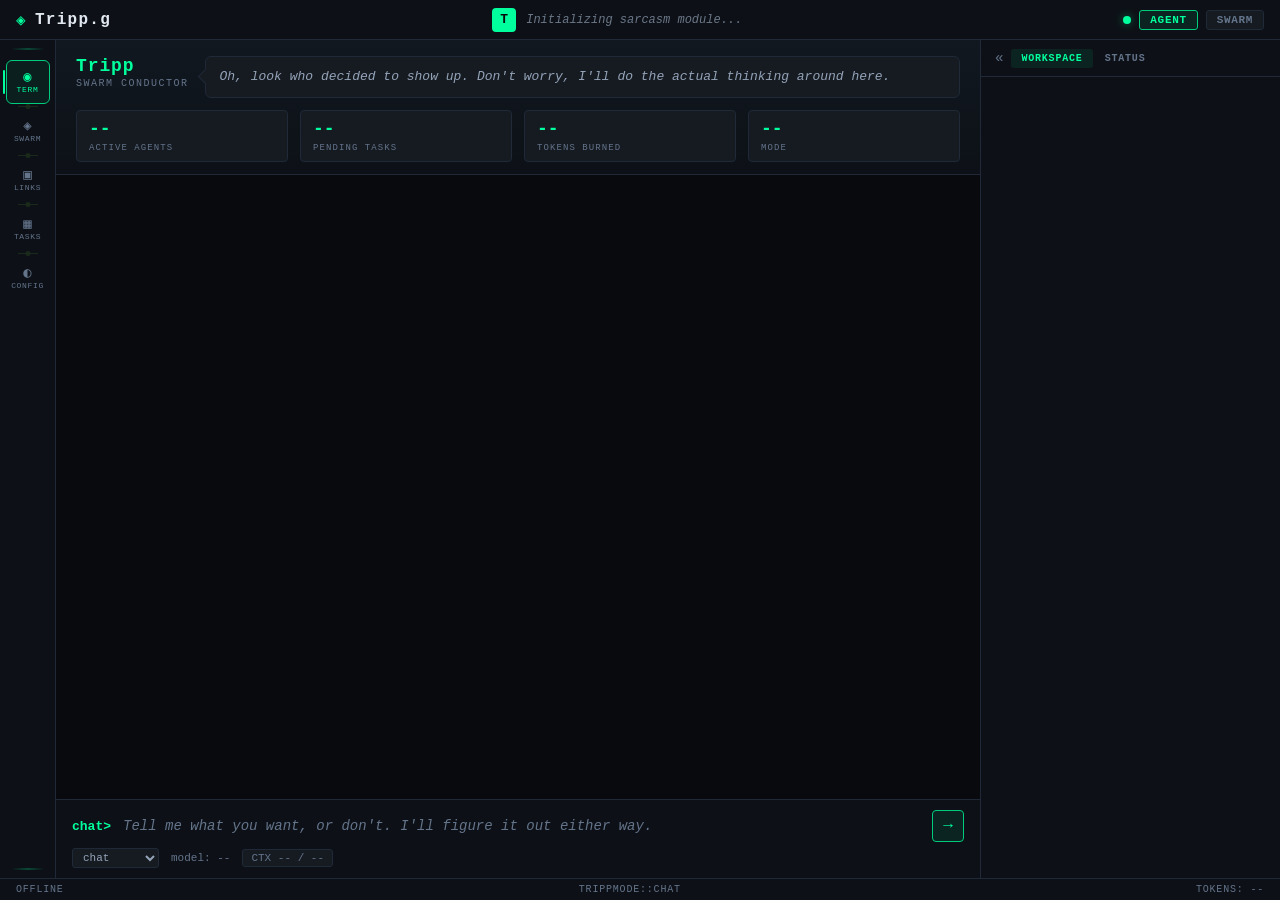
==== commit f947c2ce: "feat: Replace CHAT/AUTO with AGENT/SWARM mode toggle - Mode buttons now show AGENT / SWARM instead o" ====
--- a/index.html
+++ b/index.html
@@ -3,7 +3,7 @@
   <head>
     <meta charset="utf-8" />
     <meta name="viewport" content="width=device-width, initial-scale=1" />
-    <title>Tripp.g // Terminal</title>
+    <title>Tripp.k // Terminal</title>
     <link rel="stylesheet" href="./styles.css" />
   </head>
   <body>
@@ -26,8 +26,8 @@
         </div>
         <div class="mode-switch" aria-label="Terminal mode">
           <span class="status-light"></span>
-          <button class="mode active" type="button" data-mode="CHAT">CHAT</button>
-          <button class="mode" type="button" data-mode="AUTO">AUTO</button>
+          <button class="mode active" type="button" data-mode="AGENT">AGENT</button>
+          <button class="mode" type="button" data-mode="SWARM">SWARM</button>
         </div>
       </header>
 
--- a/styles.css
+++ b/styles.css
@@ -932,6 +932,14 @@
   border-left: 2px solid var(--neon);
 }
 
+.msg.agent.coder { border-left-color: var(--neon); }
+.msg.agent.architect { border-left-color: var(--cyan); }
+.msg.agent.debugger { border-left-color: var(--red); }
+.msg.agent.planner { border-left-color: var(--amber); }
+.msg.agent.security { border-left-color: #ff6b35; }
+.msg.agent.optimizer { border-left-color: #c084fc; }
+.msg.agent.docsmith { border-left-color: #38bdf8; }
+
 .msg.system {
   align-self: center;
   font-size: 11px;
@@ -956,6 +964,16 @@
   color: var(--text-dim);
   font-weight: 400;
 }
+
+.msg.user .speaker { color: var(--text); }
+.msg.system .speaker { color: var(--text-dim); }
+.msg.agent.coder .speaker { color: var(--neon); }
+.msg.agent.architect .speaker { color: var(--cyan); }
+.msg.agent.debugger .speaker { color: var(--red); }
+.msg.agent.planner .speaker { color: var(--amber); }
+.msg.agent.security .speaker { color: #ff6b35; }
+.msg.agent.optimizer .speaker { color: #c084fc; }
+.msg.agent.docsmith .speaker { color: #38bdf8; }
 
 /* ─── Workspace Tree ─── */
 .workspace-tree {
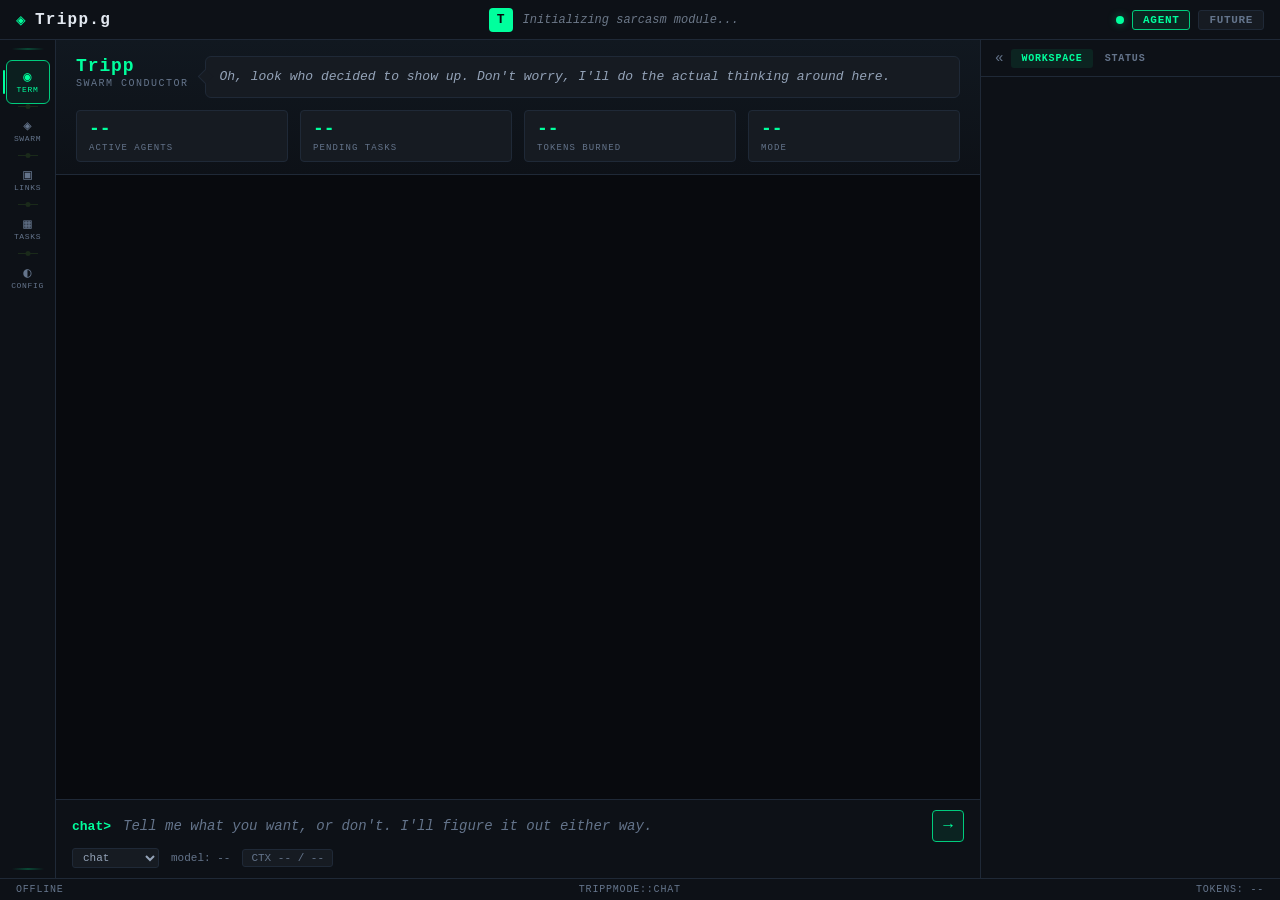
==== commit cf3697d3: "ui: Rename SWARM button to FUTURE (placeholder for unimplemented feature)" ====
--- a/index.html
+++ b/index.html
@@ -27,7 +27,7 @@
         <div class="mode-switch" aria-label="Terminal mode">
           <span class="status-light"></span>
           <button class="mode active" type="button" data-mode="AGENT">AGENT</button>
-          <button class="mode" type="button" data-mode="SWARM">SWARM</button>
+          <button class="mode" type="button" data-mode="SWARM">FUTURE</button>
         </div>
       </header>
 
